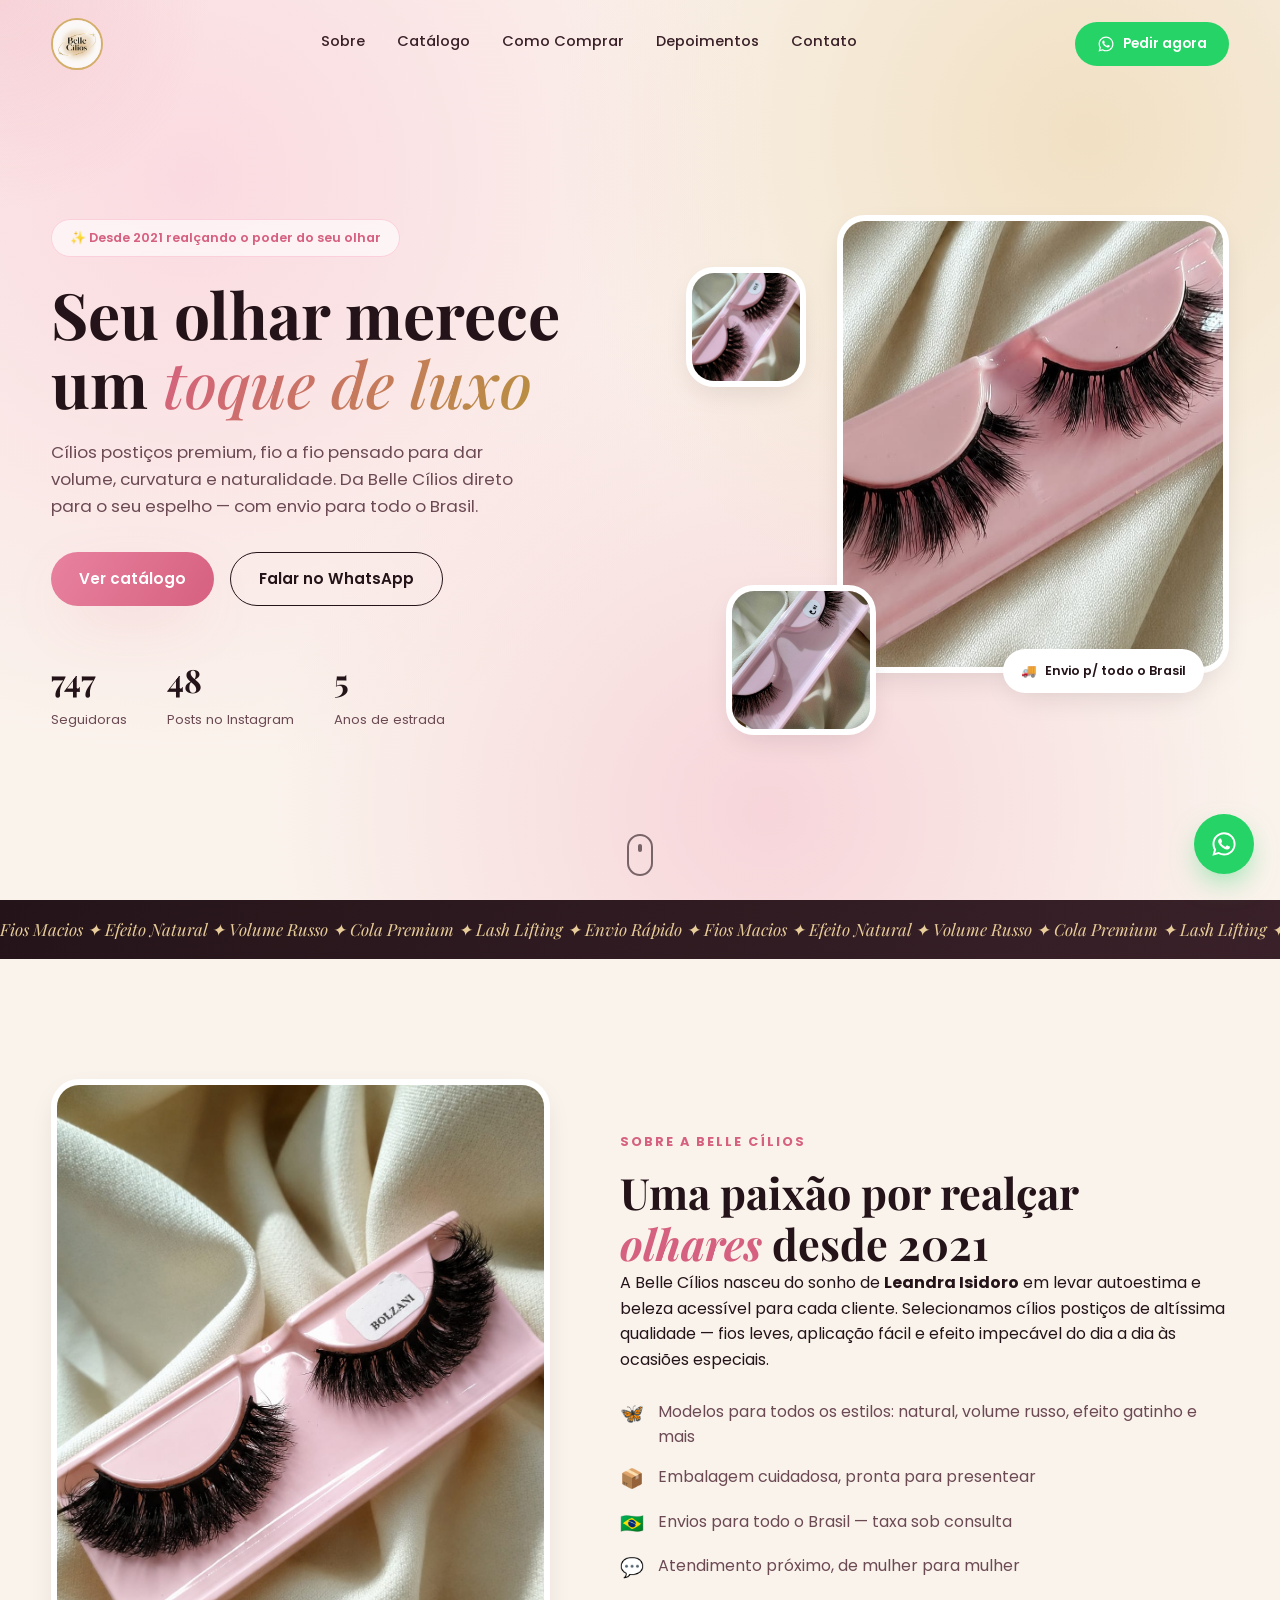
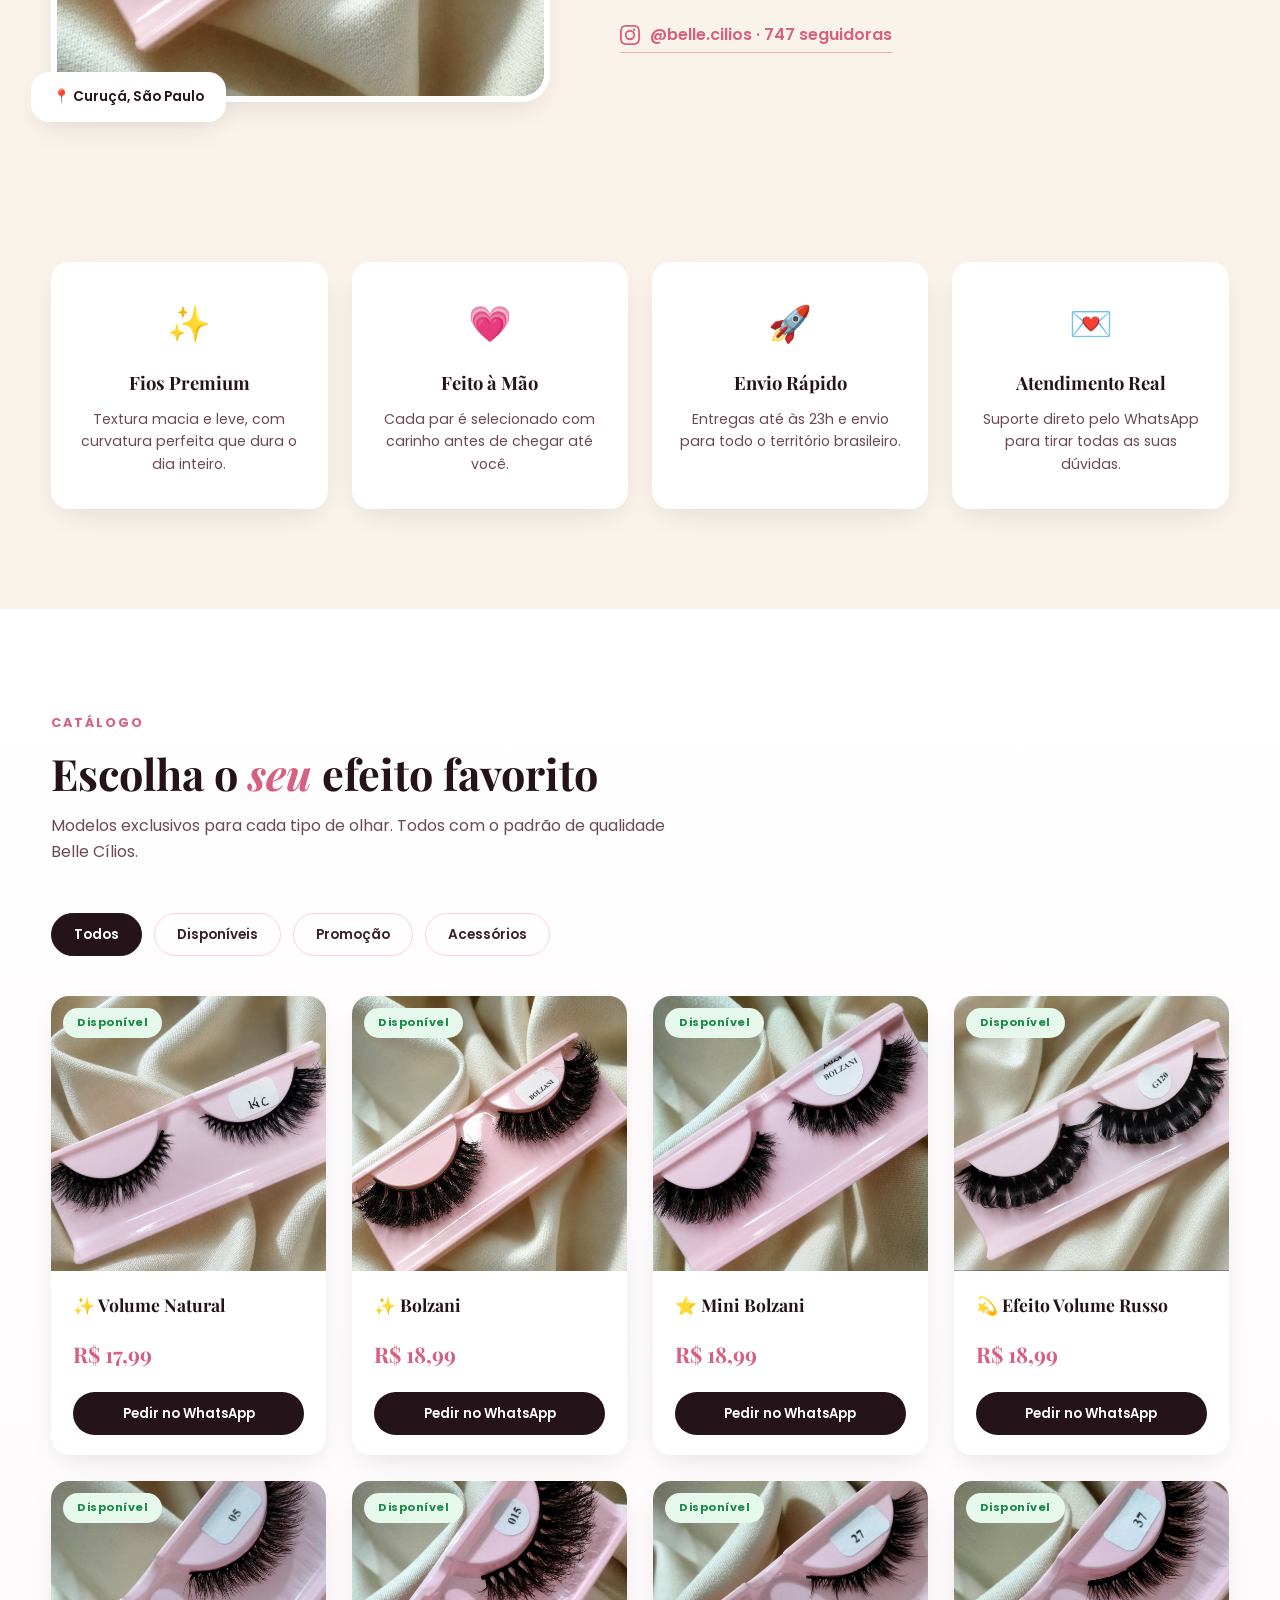
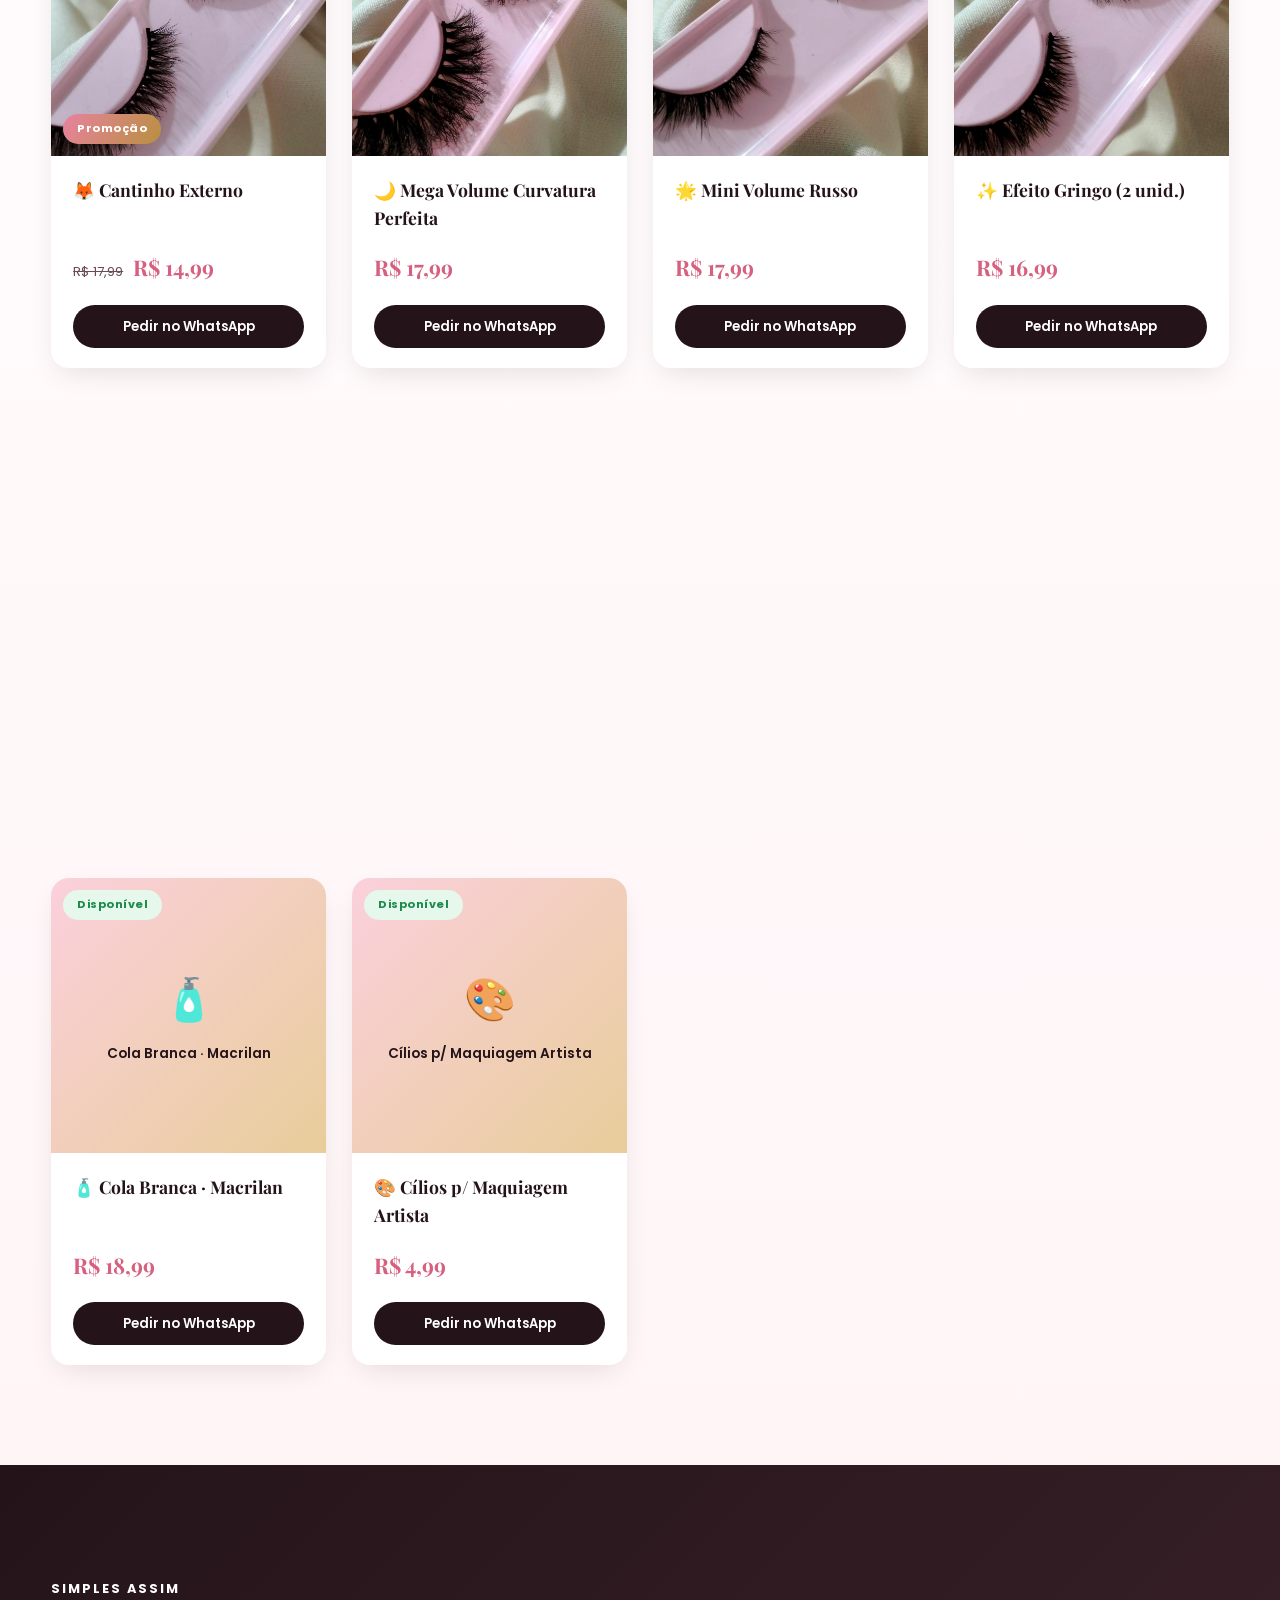
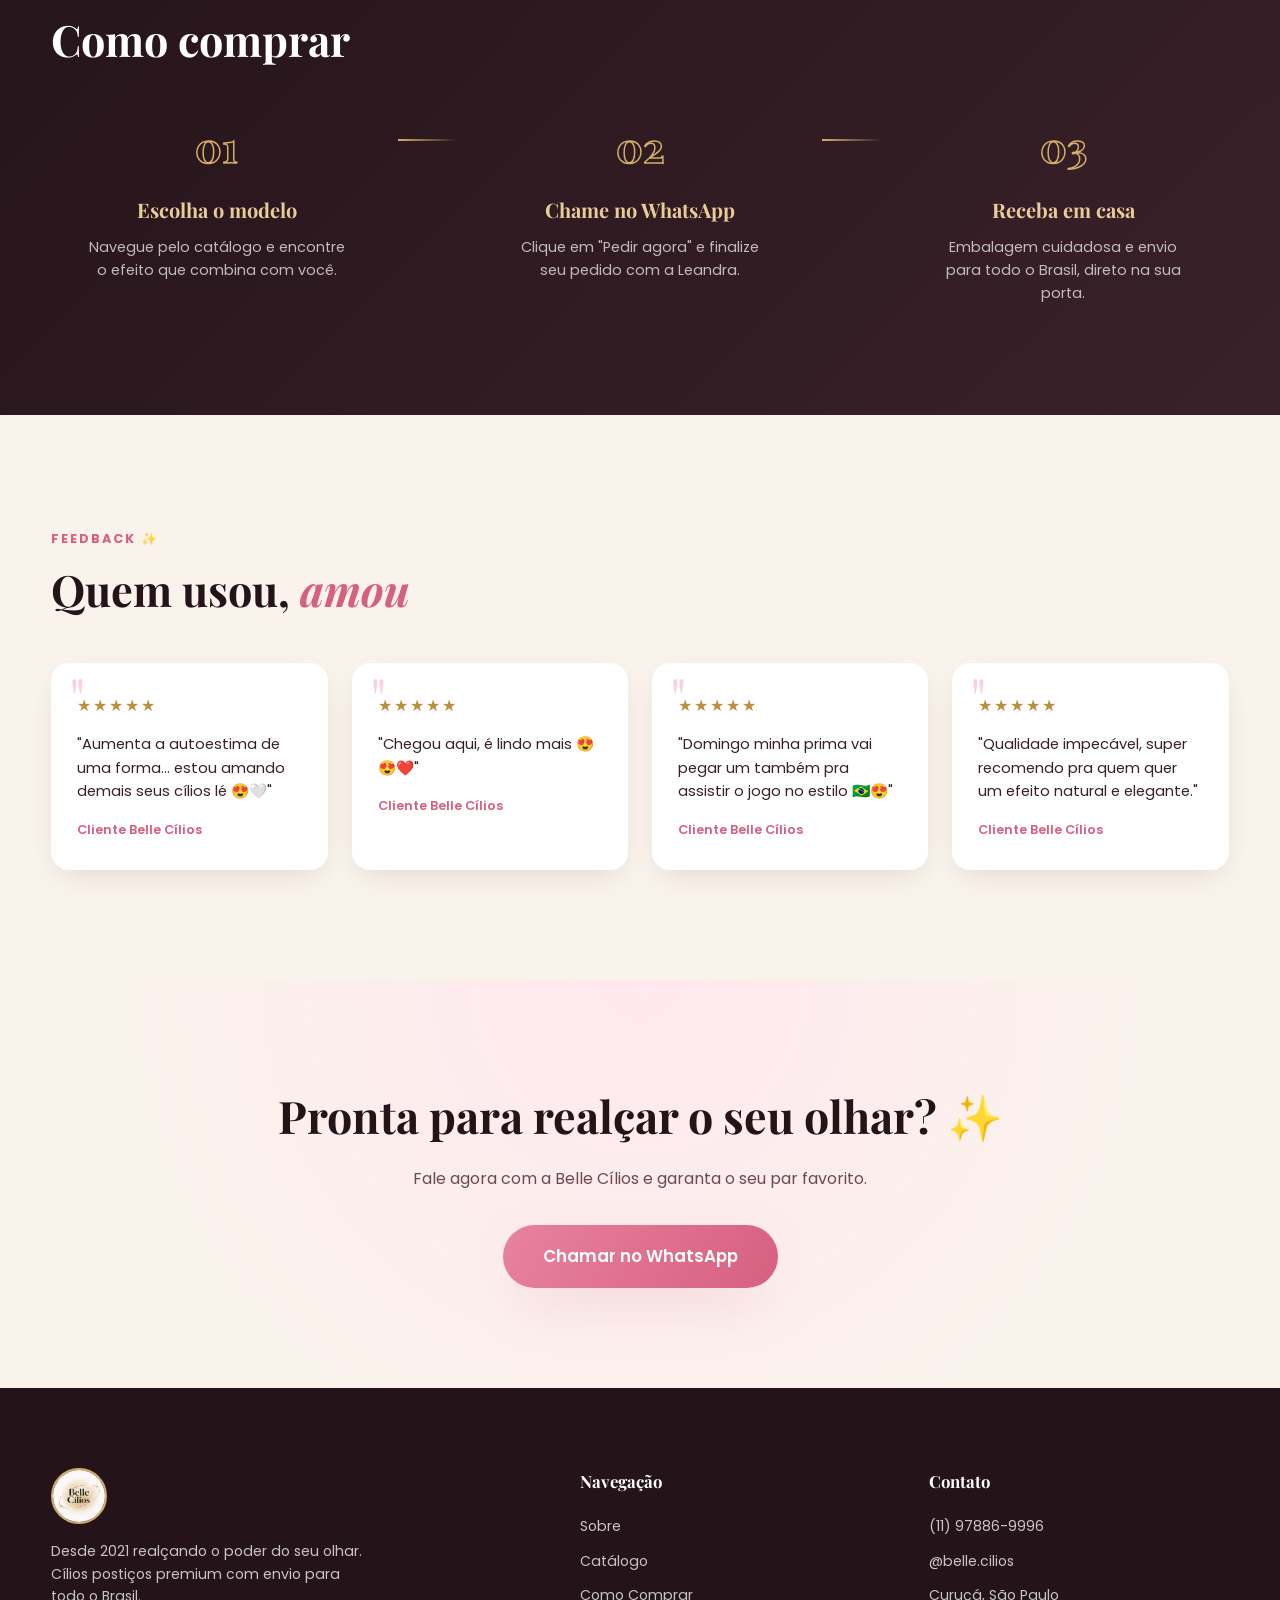
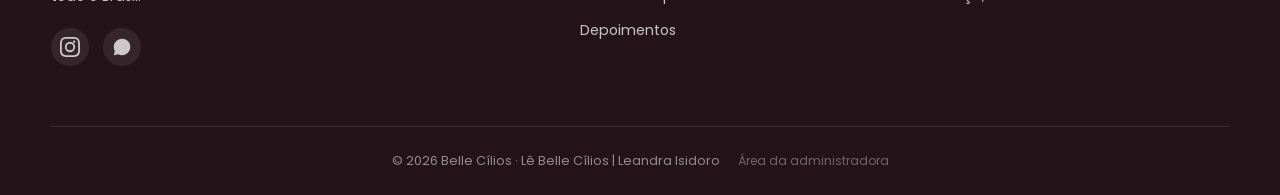
==== index.html @ e145c3d2 "Initial commit" ====
<!DOCTYPE html>
<html lang="pt-BR">
<head>
<meta charset="UTF-8">
<meta name="viewport" content="width=device-width, initial-scale=1.0">
<title>Belle Cílios | Cílios Postiços Premium</title>
<meta name="description" content="Belle Cílios - Cílios postiços premium desde 2021. Realçando o poder do seu olhar. Envios para todo o Brasil.">
<link rel="icon" href="img/logo.jpeg">
<link rel="preconnect" href="https://fonts.googleapis.com">
<link href="https://fonts.googleapis.com/css2?family=Playfair+Display:ital,wght@0,500;0,600;0,700;1,500&family=Poppins:wght@300;400;500;600;700&display=swap" rel="stylesheet">
<link rel="stylesheet" href="css/style.css">
</head>
<body>

<div class="cursor-glow" id="cursorGlow"></div>

<!-- ===== LOADER ===== -->
<div class="loader" id="loader">
  <div class="loader-logo">Belle Cílios</div>
</div>

<!-- ===== HEADER ===== -->
<header class="header" id="header">
  <div class="container header-inner">
    <a href="#topo" class="brand">
      <img src="img/logo.jpeg" alt="Belle Cílios" class="brand-logo">
    </a>

    <nav class="nav" id="nav">
      <a href="#sobre" class="nav-link">Sobre</a>
      <a href="#catalogo" class="nav-link">Catálogo</a>
      <a href="#como-funciona" class="nav-link">Como Comprar</a>
      <a href="#depoimentos" class="nav-link">Depoimentos</a>
      <a href="#contato" class="nav-link">Contato</a>
    </nav>

    <a href="https://wa.me/5511978869996?text=Oi%2C%20Belle%20C%C3%ADlios!%20Vim%20pelo%20site%20e%20quero%20saber%20mais%20sobre%20os%20c%C3%ADlios%20%E2%9C%A8" target="_blank" rel="noopener" class="btn btn-whatsapp header-cta">
      <svg viewBox="0 0 24 24" width="18" height="18" fill="currentColor"><path d="M12.04 2C6.58 2 2.13 6.45 2.13 11.91c0 1.75.46 3.45 1.32 4.95L2.05 22l5.25-1.38a9.9 9.9 0 0 0 4.74 1.21h.01c5.46 0 9.9-4.45 9.9-9.92 0-2.65-1.03-5.14-2.9-7.01A9.82 9.82 0 0 0 12.04 2m0 1.67a8.2 8.2 0 0 1 5.83 2.42 8.19 8.19 0 0 1 2.42 5.83c0 4.55-3.7 8.25-8.26 8.25a8.2 8.2 0 0 1-4.19-1.15l-.3-.18-3.12.82.83-3.04-.19-.31a8.18 8.18 0 0 1-1.25-4.37c0-4.56 3.7-8.27 8.23-8.27M8.53 7.33c-.16 0-.43.06-.66.31-.22.25-.87.85-.87 2.07 0 1.22.89 2.4 1.01 2.56.12.17 1.75 2.67 4.26 3.73.59.27 1.06.42 1.42.54.6.19 1.14.16 1.57.1.48-.07 1.46-.6 1.67-1.18.21-.58.21-1.07.14-1.18-.06-.1-.23-.16-.48-.28-.25-.13-1.47-.72-1.7-.81-.23-.08-.39-.12-.56.13-.16.25-.64.81-.78.97-.15.17-.29.19-.54.06-.25-.12-1.05-.38-2-1.23-.74-.66-1.24-1.47-1.39-1.72-.14-.25-.02-.38.11-.51.11-.11.25-.29.37-.43.12-.15.16-.25.24-.41.08-.17.04-.31-.02-.44-.06-.12-.56-1.36-.78-1.86-.2-.48-.4-.42-.56-.42h-.42Z"/></svg>
      Pedir agora
    </a>

    <button class="nav-toggle" id="navToggle" aria-label="Abrir menu">
      <span></span><span></span><span></span>
    </button>
  </div>
</header>

<!-- ===== HERO ===== -->
<section class="hero" id="topo">
  <div class="hero-bg"></div>
  <div class="hero-particles" id="particles"></div>

  <div class="container hero-inner">
    <div class="hero-text" data-reveal>
      <span class="eyebrow">✨ Desde 2021 realçando o poder do seu olhar</span>
      <h1 class="hero-title">Seu olhar merece um <span class="hero-title-script">toque de luxo</span></h1>
      <p class="hero-desc">Cílios postiços premium, fio a fio pensado para dar volume, curvatura e naturalidade. Da Belle Cílios direto para o seu espelho — com envio para todo o Brasil.</p>
      <div class="hero-actions">
        <a href="#catalogo" class="btn btn-primary">Ver catálogo</a>
        <a href="https://wa.me/5511978869996" target="_blank" rel="noopener" class="btn btn-outline">Falar no WhatsApp</a>
      </div>
      <div class="hero-stats">
        <div class="stat"><strong data-count="747">0</strong><span>Seguidoras</span></div>
        <div class="stat"><strong data-count="48">0</strong><span>Posts no Instagram</span></div>
        <div class="stat"><strong data-count="5">0</strong><span>Anos de estrada</span></div>
      </div>
    </div>

    <div class="hero-visual" data-reveal>
      <div class="hero-card hero-card-main">
        <img src="img/produto-hero.jpeg" alt="Cílios Belle Cílios">
      </div>
      <div class="hero-card hero-card-float hero-card-1">
        <img src="img/produto-c1.jpeg" alt="Efeito natural Belle Cílios">
      </div>
      <div class="hero-card hero-card-float hero-card-2">
        <img src="img/produto-015.jpeg" alt="Efeito volumoso Belle Cílios">
      </div>
      <div class="badge-float">
        <span>🚚</span> Envio p/ todo o Brasil
      </div>
    </div>
  </div>

  <a href="#sobre" class="scroll-hint" aria-label="Rolar para baixo">
    <span></span>
  </a>
</section>

<!-- ===== MARQUEE ===== -->
<div class="marquee">
  <div class="marquee-track">
    <span>Fios Macios ✦ Efeito Natural ✦ Volume Russo ✦ Cola Premium ✦ Lash Lifting ✦ Envio Rápido ✦ Fios Macios ✦ Efeito Natural ✦ Volume Russo ✦ Cola Premium ✦ Lash Lifting ✦ Envio Rápido ✦</span>
    <span aria-hidden="true">Fios Macios ✦ Efeito Natural ✦ Volume Russo ✦ Cola Premium ✦ Lash Lifting ✦ Envio Rápido ✦ Fios Macios ✦ Efeito Natural ✦ Volume Russo ✦ Cola Premium ✦ Lash Lifting ✦ Envio Rápido ✦</span>
  </div>
</div>

<!-- ===== SOBRE ===== -->
<section class="sobre" id="sobre">
  <div class="container sobre-inner">
    <div class="sobre-visual" data-reveal>
      <img src="img/produto-bolzani.jpeg" alt="Cílios Bolzani Belle Cílios" class="sobre-img">
      <div class="sobre-tag">📍 Curuçá, São Paulo</div>
    </div>
    <div class="sobre-text" data-reveal>
      <span class="section-eyebrow">Sobre a Belle Cílios</span>
      <h2 class="section-title">Uma paixão por realçar <em>olhares</em> desde 2021</h2>
      <p>A Belle Cílios nasceu do sonho de <strong>Leandra Isidoro</strong> em levar autoestima e beleza acessível para cada cliente. Selecionamos cílios postiços de altíssima qualidade — fios leves, aplicação fácil e efeito impecável do dia a dia às ocasiões especiais.</p>
      <ul class="sobre-list">
        <li><span>🦋</span> Modelos para todos os estilos: natural, volume russo, efeito gatinho e mais</li>
        <li><span>📦</span> Embalagem cuidadosa, pronta para presentear</li>
        <li><span>🇧🇷</span> Envios para todo o Brasil — taxa sob consulta</li>
        <li><span>💬</span> Atendimento próximo, de mulher para mulher</li>
      </ul>
      <a href="https://www.instagram.com/belle.cilios" target="_blank" rel="noopener" class="instagram-link">
        <svg viewBox="0 0 24 24" width="20" height="20" fill="currentColor"><path d="M12 2.16c3.2 0 3.58.01 4.85.07 3.25.15 4.77 1.69 4.92 4.92.06 1.27.07 1.65.07 4.85s-.01 3.58-.07 4.85c-.15 3.23-1.66 4.77-4.92 4.92-1.27.06-1.64.07-4.85.07s-3.58-.01-4.85-.07c-3.26-.15-4.77-1.7-4.92-4.92-.06-1.27-.07-1.65-.07-4.85s.02-3.58.07-4.85c.15-3.23 1.67-4.77 4.92-4.92 1.27-.06 1.65-.07 4.85-.07M12 0C8.74 0 8.33.01 7.05.07c-4.35.2-6.78 2.62-6.98 6.98C.01 8.33 0 8.74 0 12s.01 3.67.07 4.95c.2 4.36 2.62 6.78 6.98 6.98C8.33 23.99 8.74 24 12 24s3.67-.01 4.95-.07c4.35-.2 6.78-2.62 6.98-6.98.06-1.28.07-1.69.07-4.95s-.01-3.67-.07-4.95c-.2-4.35-2.62-6.78-6.98-6.98C15.67.01 15.26 0 12 0Zm0 5.84A6.16 6.16 0 1 0 12 18.16 6.16 6.16 0 0 0 12 5.84Zm0 10.16a4 4 0 1 1 0-8 4 4 0 0 1 0 8Zm6.41-10.4a1.44 1.44 0 1 1-2.88 0 1.44 1.44 0 0 1 2.88 0Z"/></svg>
        @belle.cilios · 747 seguidoras
      </a>
    </div>
  </div>
</section>

<!-- ===== DIFERENCIAIS ===== -->
<section class="diferenciais">
  <div class="container">
    <div class="diff-grid">
      <div class="diff-card" data-reveal>
        <div class="diff-icon">✨</div>
        <h3>Fios Premium</h3>
        <p>Textura macia e leve, com curvatura perfeita que dura o dia inteiro.</p>
      </div>
      <div class="diff-card" data-reveal>
        <div class="diff-icon">💗</div>
        <h3>Feito à Mão</h3>
        <p>Cada par é selecionado com carinho antes de chegar até você.</p>
      </div>
      <div class="diff-card" data-reveal>
        <div class="diff-icon">🚀</div>
        <h3>Envio Rápido</h3>
        <p>Entregas até às 23h e envio para todo o território brasileiro.</p>
      </div>
      <div class="diff-card" data-reveal>
        <div class="diff-icon">💌</div>
        <h3>Atendimento Real</h3>
        <p>Suporte direto pelo WhatsApp para tirar todas as suas dúvidas.</p>
      </div>
    </div>
  </div>
</section>

<!-- ===== CATÁLOGO ===== -->
<section class="catalogo" id="catalogo">
  <div class="container">
    <div class="section-head" data-reveal>
      <span class="section-eyebrow">Catálogo</span>
      <h2 class="section-title">Escolha o <em>seu</em> efeito favorito</h2>
      <p class="section-sub">Modelos exclusivos para cada tipo de olhar. Todos com o padrão de qualidade Belle Cílios.</p>
    </div>

    <div class="filters" data-reveal>
      <button class="filter-btn active" data-filter="todos">Todos</button>
      <button class="filter-btn" data-filter="disponivel">Disponíveis</button>
      <button class="filter-btn" data-filter="promocao">Promoção</button>
      <button class="filter-btn" data-filter="acessorios">Acessórios</button>
    </div>

    <div class="product-grid" id="productGrid"></div>
  </div>
</section>

<!-- ===== COMO FUNCIONA ===== -->
<section class="como-funciona" id="como-funciona">
  <div class="container">
    <div class="section-head light" data-reveal>
      <span class="section-eyebrow">Simples assim</span>
      <h2 class="section-title">Como comprar</h2>
    </div>
    <div class="steps">
      <div class="step" data-reveal>
        <div class="step-num">01</div>
        <h3>Escolha o modelo</h3>
        <p>Navegue pelo catálogo e encontre o efeito que combina com você.</p>
      </div>
      <div class="step-line"></div>
      <div class="step" data-reveal>
        <div class="step-num">02</div>
        <h3>Chame no WhatsApp</h3>
        <p>Clique em "Pedir agora" e finalize seu pedido com a Leandra.</p>
      </div>
      <div class="step-line"></div>
      <div class="step" data-reveal>
        <div class="step-num">03</div>
        <h3>Receba em casa</h3>
        <p>Embalagem cuidadosa e envio para todo o Brasil, direto na sua porta.</p>
      </div>
    </div>
  </div>
</section>

<!-- ===== DEPOIMENTOS ===== -->
<section class="depoimentos" id="depoimentos">
  <div class="container">
    <div class="section-head" data-reveal>
      <span class="section-eyebrow">Feedback ✨</span>
      <h2 class="section-title">Quem usou, <em>amou</em></h2>
    </div>

    <div class="testimonial-track" id="testimonialTrack">
      <div class="testimonial-card" data-reveal>
        <div class="stars">★★★★★</div>
        <p>"Aumenta a autoestima de uma forma... estou amando demais seus cílios lé 😍🤍"</p>
        <div class="testimonial-author">Cliente Belle Cílios</div>
      </div>
      <div class="testimonial-card" data-reveal>
        <div class="stars">★★★★★</div>
        <p>"Chegou aqui, é lindo mais 😍😍❤️"</p>
        <div class="testimonial-author">Cliente Belle Cílios</div>
      </div>
      <div class="testimonial-card" data-reveal>
        <div class="stars">★★★★★</div>
        <p>"Domingo minha prima vai pegar um também pra assistir o jogo no estilo 🇧🇷😍"</p>
        <div class="testimonial-author">Cliente Belle Cílios</div>
      </div>
      <div class="testimonial-card" data-reveal>
        <div class="stars">★★★★★</div>
        <p>"Qualidade impecável, super recomendo pra quem quer um efeito natural e elegante."</p>
        <div class="testimonial-author">Cliente Belle Cílios</div>
      </div>
    </div>
  </div>
</section>

<!-- ===== CTA FINAL ===== -->
<section class="cta-final">
  <div class="container cta-inner" data-reveal>
    <h2>Pronta para realçar o seu olhar? <span>✨</span></h2>
    <p>Fale agora com a Belle Cílios e garanta o seu par favorito.</p>
    <a href="https://wa.me/5511978869996?text=Oi%2C%20Belle%20C%C3%ADlios!%20Quero%20fazer%20um%20pedido%20%E2%9C%A8" target="_blank" rel="noopener" class="btn btn-primary btn-lg">Chamar no WhatsApp</a>
  </div>
</section>

<!-- ===== FOOTER / CONTATO ===== -->
<footer class="footer" id="contato">
  <div class="container footer-inner">
    <div class="footer-brand">
      <img src="img/logo.jpeg" alt="Belle Cílios" class="footer-logo">
      <p>Desde 2021 realçando o poder do seu olhar. Cílios postiços premium com envio para todo o Brasil.</p>
      <div class="footer-social">
        <a href="https://www.instagram.com/belle.cilios" target="_blank" rel="noopener" aria-label="Instagram">
          <svg viewBox="0 0 24 24" width="20" height="20" fill="currentColor"><path d="M12 2.16c3.2 0 3.58.01 4.85.07 3.25.15 4.77 1.69 4.92 4.92.06 1.27.07 1.65.07 4.85s-.01 3.58-.07 4.85c-.15 3.23-1.66 4.77-4.92 4.92-1.27.06-1.64.07-4.85.07s-3.58-.01-4.85-.07c-3.26-.15-4.77-1.7-4.92-4.92-.06-1.27-.07-1.65-.07-4.85s.02-3.58.07-4.85c.15-3.23 1.67-4.77 4.92-4.92 1.27-.06 1.65-.07 4.85-.07M12 0C8.74 0 8.33.01 7.05.07c-4.35.2-6.78 2.62-6.98 6.98C.01 8.33 0 8.74 0 12s.01 3.67.07 4.95c.2 4.36 2.62 6.78 6.98 6.98C8.33 23.99 8.74 24 12 24s3.67-.01 4.95-.07c4.35-.2 6.78-2.62 6.98-6.98.06-1.28.07-1.69.07-4.95s-.01-3.67-.07-4.95c-.2-4.35-2.62-6.78-6.98-6.98C15.67.01 15.26 0 12 0Zm0 5.84A6.16 6.16 0 1 0 12 18.16 6.16 6.16 0 0 0 12 5.84Zm0 10.16a4 4 0 1 1 0-8 4 4 0 0 1 0 8Zm6.41-10.4a1.44 1.44 0 1 1-2.88 0 1.44 1.44 0 0 1 2.88 0Z"/></svg>
        </a>
        <a href="https://wa.me/5511978869996" target="_blank" rel="noopener" aria-label="WhatsApp">
          <svg viewBox="0 0 24 24" width="20" height="20" fill="currentColor"><path d="M12.04 2C6.58 2 2.13 6.45 2.13 11.91c0 1.75.46 3.45 1.32 4.95L2.05 22l5.25-1.38a9.9 9.9 0 0 0 4.74 1.21h.01c5.46 0 9.9-4.45 9.9-9.92 0-2.65-1.03-5.14-2.9-7.01A9.82 9.82 0 0 0 12.04 2"/></svg>
        </a>
      </div>
    </div>

    <div class="footer-col">
      <h4>Navegação</h4>
      <a href="#sobre">Sobre</a>
      <a href="#catalogo">Catálogo</a>
      <a href="#como-funciona">Como Comprar</a>
      <a href="#depoimentos">Depoimentos</a>
    </div>

    <div class="footer-col">
      <h4>Contato</h4>
      <a href="https://wa.me/5511978869996" target="_blank" rel="noopener">(11) 97886-9996</a>
      <a href="https://www.instagram.com/belle.cilios" target="_blank" rel="noopener">@belle.cilios</a>
      <span>Curuçá, São Paulo</span>
    </div>
  </div>
  <div class="footer-bottom">
    <span>© <span id="year"></span> Belle Cílios · Lê Belle Cílios | Leandra Isidoro</span>
    <a href="admin.html" class="admin-link">Área da administradora</a>
  </div>
</footer>

<!-- ===== LIGHTBOX ===== -->
<div class="lightbox" id="lightbox">
  <button class="lightbox-close" id="lightboxClose">&times;</button>
  <img src="" alt="" id="lightboxImg">
</div>

<a href="https://wa.me/5511978869996?text=Oi%2C%20Belle%20C%C3%ADlios!%20Vim%20pelo%20site%20%E2%9C%A8" target="_blank" rel="noopener" class="whatsapp-float" aria-label="Falar no WhatsApp">
  <svg viewBox="0 0 24 24" width="28" height="28" fill="currentColor"><path d="M12.04 2C6.58 2 2.13 6.45 2.13 11.91c0 1.75.46 3.45 1.32 4.95L2.05 22l5.25-1.38a9.9 9.9 0 0 0 4.74 1.21h.01c5.46 0 9.9-4.45 9.9-9.92 0-2.65-1.03-5.14-2.9-7.01A9.82 9.82 0 0 0 12.04 2m0 1.67a8.2 8.2 0 0 1 5.83 2.42 8.19 8.19 0 0 1 2.42 5.83c0 4.55-3.7 8.25-8.26 8.25a8.2 8.2 0 0 1-4.19-1.15l-.3-.18-3.12.82.83-3.04-.19-.31a8.18 8.18 0 0 1-1.25-4.37c0-4.56 3.7-8.27 8.23-8.27M8.53 7.33c-.16 0-.43.06-.66.31-.22.25-.87.85-.87 2.07 0 1.22.89 2.4 1.01 2.56.12.17 1.75 2.67 4.26 3.73.59.27 1.06.42 1.42.54.6.19 1.14.16 1.57.1.48-.07 1.46-.6 1.67-1.18.21-.58.21-1.07.14-1.18-.06-.1-.23-.16-.48-.28-.25-.13-1.47-.72-1.7-.81-.23-.08-.39-.12-.56.13-.16.25-.64.81-.78.97-.15.17-.29.19-.54.06-.25-.12-1.05-.38-2-1.23-.74-.66-1.24-1.47-1.39-1.72-.14-.25-.02-.38.11-.51.11-.11.25-.29.37-.43.12-.15.16-.25.24-.41.08-.17.04-.31-.02-.44-.06-.12-.56-1.36-.78-1.86-.2-.48-.4-.42-.56-.42h-.42Z"/></svg>
</a>

<script src="https://www.gstatic.com/firebasejs/10.12.2/firebase-app-compat.js"></script>
<script src="https://www.gstatic.com/firebasejs/10.12.2/firebase-firestore-compat.js"></script>
<script src="https://www.gstatic.com/firebasejs/10.12.2/firebase-auth-compat.js"></script>
<script src="js/firebase-config.js"></script>
<script src="js/products-data.js"></script>
<script src="js/products-store.js"></script>
<script src="js/script.js"></script>
</body>
</html>
---- css/style.css ----
/* ============ TOKENS ============ */
:root{
  --pink-50:#fff5f7;
  --pink-100:#ffe8ee;
  --pink-200:#fbd0dc;
  --pink-300:#f3a8bf;
  --pink-400:#e8829f;
  --pink-500:#d6607f;
  --gold-300:#e8cd9a;
  --gold-400:#d4af6a;
  --gold-500:#b8903f;
  --ink-900:#241419;
  --ink-800:#3a2129;
  --ink-600:#6b4a54;
  --cream:#faf3ec;
  --white:#ffffff;

  --font-display:'Playfair Display', serif;
  --font-body:'Poppins', sans-serif;

  --shadow-soft: 0 20px 60px -20px rgba(214,96,127,.35);
  --shadow-card: 0 10px 30px -10px rgba(36,20,25,.15);
  --radius-lg: 28px;
  --radius-md: 18px;
  --radius-sm: 12px;
}

*,*::before,*::after{box-sizing:border-box;margin:0;padding:0}
html{scroll-behavior:smooth}
body{
  font-family:var(--font-body);
  color:var(--ink-900);
  background:var(--cream);
  overflow-x:hidden;
  line-height:1.6;
}
img{max-width:100%;display:block}
a{text-decoration:none;color:inherit}
ul{list-style:none}
button{font:inherit;cursor:pointer;border:none;background:none}
.container{width:min(1180px, 92%);margin-inline:auto}
em{font-style:italic;color:var(--pink-500)}

::selection{background:var(--pink-300);color:var(--ink-900)}

/* scrollbar */
::-webkit-scrollbar{width:10px}
::-webkit-scrollbar-track{background:var(--pink-50)}
::-webkit-scrollbar-thumb{background:linear-gradient(var(--pink-300),var(--gold-400));border-radius:10px}

/* ============ CURSOR GLOW ============ */
.cursor-glow{
  position:fixed;width:420px;height:420px;border-radius:50%;
  background:radial-gradient(circle, rgba(232,130,159,.18), transparent 70%);
  pointer-events:none;z-index:2;transform:translate(-50%,-50%);
  transition:opacity .3s;
  will-change:transform;
}
@media (max-width:900px){.cursor-glow{display:none}}

/* ============ LOADER ============ */
.loader{
  position:fixed;inset:0;z-index:9999;
  background:linear-gradient(135deg,var(--ink-900),var(--ink-800));
  display:flex;align-items:center;justify-content:center;
  transition:opacity .6s ease, visibility .6s ease;
}
.loader.hide{opacity:0;visibility:hidden}
.loader-logo{
  font-family:var(--font-display);
  font-size:clamp(1.8rem,5vw,2.6rem);
  color:var(--gold-300);
  letter-spacing:2px;
  opacity:0;
  animation:loaderFade 1.8s ease forwards;
}
@keyframes loaderFade{
  0%{opacity:0;letter-spacing:8px}
  50%{opacity:1;letter-spacing:2px}
  100%{opacity:0;letter-spacing:2px}
}

/* ============ REVEAL ============ */
[data-reveal]{
  opacity:0;
  transform:translateY(36px);
  transition:opacity .8s cubic-bezier(.16,1,.3,1), transform .8s cubic-bezier(.16,1,.3,1);
}
[data-reveal].in-view{opacity:1;transform:translateY(0)}

/* ============ BUTTONS ============ */
.btn{
  display:inline-flex;align-items:center;gap:8px;
  padding:14px 28px;border-radius:100px;
  font-weight:600;font-size:.95rem;
  transition:transform .35s cubic-bezier(.34,1.56,.64,1), box-shadow .35s ease, background .35s ease;
  white-space:nowrap;
}
.btn:hover{transform:translateY(-3px)}
.btn-primary{
  background:linear-gradient(120deg,var(--pink-400),var(--pink-500));
  color:#fff;
  box-shadow:var(--shadow-soft);
}
.btn-primary:hover{box-shadow:0 25px 50px -15px rgba(214,96,127,.5)}
.btn-outline{
  border:1.5px solid var(--ink-900);
  color:var(--ink-900);
}
.btn-outline:hover{background:var(--ink-900);color:#fff}
.btn-whatsapp{
  background:#25D366;color:#fff;
  padding:11px 22px;font-size:.85rem;
}
.btn-lg{padding:18px 40px;font-size:1.05rem}

/* ============ HEADER ============ */
.header{
  position:fixed;top:0;left:0;right:0;z-index:1000;
  padding:18px 0;
  transition:background .4s ease, padding .4s ease, box-shadow .4s ease;
}
.header.scrolled{
  background:rgba(250,243,236,.85);
  backdrop-filter:blur(16px);
  padding:10px 0;
  box-shadow:0 8px 30px -15px rgba(36,20,25,.15);
}
.header-inner{display:flex;align-items:center;justify-content:space-between;gap:20px}
.brand-logo{height:52px;width:52px;object-fit:cover;border-radius:50%;border:2px solid var(--gold-400);transition:transform .4s ease}
.brand:hover .brand-logo{transform:rotate(8deg) scale(1.05)}
.nav{display:flex;gap:32px}
.nav-link{
  font-size:.92rem;font-weight:500;color:var(--ink-800);
  position:relative;padding-bottom:4px;
}
.nav-link::after{
  content:'';position:absolute;left:0;bottom:0;width:0;height:2px;
  background:linear-gradient(90deg,var(--pink-400),var(--gold-400));
  transition:width .35s ease;
}
.nav-link:hover::after{width:100%}
.nav-toggle{display:none;flex-direction:column;gap:5px;width:26px}
.nav-toggle span{height:2px;background:var(--ink-900);border-radius:2px;transition:transform .35s ease, opacity .35s ease}

/* ============ HERO ============ */
.hero{
  position:relative;
  min-height:100vh;
  display:flex;align-items:center;
  padding-top:110px;padding-bottom:60px;
  overflow:hidden;
}
.hero-bg{
  position:absolute;inset:0;z-index:-2;
  background:
    radial-gradient(circle at 15% 20%, rgba(251,208,220,.7), transparent 45%),
    radial-gradient(circle at 85% 15%, rgba(232,205,154,.5), transparent 40%),
    radial-gradient(circle at 60% 90%, rgba(243,168,191,.4), transparent 45%),
    var(--cream);
}
.hero-particles{position:absolute;inset:0;z-index:-1;pointer-events:none}
.particle{
  position:absolute;border-radius:50%;
  background:radial-gradient(circle, rgba(212,175,106,.55), transparent 70%);
  animation:floatUp linear infinite;
}
@keyframes floatUp{
  0%{transform:translateY(0) translateX(0) rotate(0deg);opacity:0}
  10%{opacity:1}
  90%{opacity:1}
  100%{transform:translateY(-110vh) translateX(20px) rotate(180deg);opacity:0}
}

.hero-inner{
  display:grid;grid-template-columns:1.1fr .9fr;gap:60px;align-items:center;
}
.eyebrow{
  display:inline-block;padding:8px 18px;border-radius:100px;
  background:rgba(255,255,255,.6);border:1px solid var(--pink-200);
  font-size:.8rem;font-weight:600;color:var(--pink-500);
  margin-bottom:22px;backdrop-filter:blur(6px);
}
.hero-title{
  font-family:var(--font-display);
  font-size:clamp(2.4rem,5.2vw,4rem);
  font-weight:700;line-height:1.08;
  color:var(--ink-900);
  margin-bottom:22px;
}
.hero-title-script{
  font-style:italic;font-weight:500;
  background:linear-gradient(120deg,var(--pink-500),var(--gold-500));
  -webkit-background-clip:text;background-clip:text;color:transparent;
}
.hero-desc{
  font-size:1.05rem;color:var(--ink-600);max-width:480px;margin-bottom:32px;
}
.hero-actions{display:flex;gap:16px;flex-wrap:wrap;margin-bottom:48px}
.hero-stats{display:flex;gap:40px}
.stat strong{
  display:block;font-family:var(--font-display);font-size:2rem;color:var(--ink-900);
}
.stat span{font-size:.82rem;color:var(--ink-600)}

.hero-visual{position:relative;height:520px}
.hero-card{
  position:absolute;border-radius:var(--radius-lg);overflow:hidden;
  box-shadow:var(--shadow-card);border:6px solid #fff;
}
.hero-card img{width:100%;height:100%;object-fit:cover}
.hero-card-main{
  width:78%;height:88%;top:0;right:0;
  animation:mainFloat 7s ease-in-out infinite;
}
.hero-card-float{width:150px;height:150px}
.hero-card-1{bottom:0;left:0;animation:cardFloat1 6s ease-in-out infinite}
.hero-card-2{top:10%;left:-8%;width:120px;height:120px;animation:cardFloat2 5.5s ease-in-out infinite}
@keyframes mainFloat{0%,100%{transform:translateY(0) rotate(0deg)}50%{transform:translateY(-14px) rotate(1deg)}}
@keyframes cardFloat1{0%,100%{transform:translateY(0) rotate(0deg)}50%{transform:translateY(14px) rotate(-3deg)}}
@keyframes cardFloat2{0%,100%{transform:translateY(0) rotate(0deg)}50%{transform:translateY(-10px) rotate(4deg)}}

.badge-float{
  position:absolute;bottom:8%;right:5%;
  background:#fff;padding:12px 18px;border-radius:100px;
  font-size:.78rem;font-weight:600;box-shadow:var(--shadow-card);
  display:flex;align-items:center;gap:8px;
  animation:badgeFloat 4s ease-in-out infinite;
}
@keyframes badgeFloat{0%,100%{transform:translateY(0)}50%{transform:translateY(-8px)}}

.scroll-hint{
  position:absolute;bottom:24px;left:50%;transform:translateX(-50%);
  width:26px;height:42px;border:2px solid var(--ink-900);border-radius:20px;
  display:flex;justify-content:center;padding-top:8px;opacity:.6;
}
.scroll-hint span{width:4px;height:8px;background:var(--ink-900);border-radius:4px;animation:scrollDot 1.6s ease infinite}
@keyframes scrollDot{0%{opacity:1;transform:translateY(0)}100%{opacity:0;transform:translateY(14px)}}

/* ============ MARQUEE ============ */
.marquee{
  background:linear-gradient(120deg,var(--ink-900),var(--ink-800));
  padding:16px 0;overflow:hidden;
}
.marquee-track{display:flex;width:max-content;animation:marqueeScroll 32s linear infinite}
.marquee-track span{
  font-family:var(--font-display);font-style:italic;
  color:var(--gold-300);font-size:1.05rem;white-space:nowrap;padding-right:20px;
}
@keyframes marqueeScroll{0%{transform:translateX(0)}100%{transform:translateX(-50%)}}

/* ============ SECTION HEAD ============ */
.section-eyebrow{
  display:inline-block;font-size:.8rem;font-weight:700;letter-spacing:2px;
  text-transform:uppercase;color:var(--pink-500);margin-bottom:14px;
}
.section-title{
  font-family:var(--font-display);font-size:clamp(1.8rem,3.6vw,2.7rem);
  font-weight:700;color:var(--ink-900);line-height:1.2;
}
.section-head{max-width:640px;margin-bottom:48px}
.section-head.light .section-title,.section-head.light .section-eyebrow{color:#fff}
.section-sub{margin-top:14px;color:var(--ink-600)}

/* ============ SOBRE ============ */
.sobre{padding:120px 0}
.sobre-inner{display:grid;grid-template-columns:.9fr 1.1fr;gap:70px;align-items:center}
.sobre-visual{position:relative}
.sobre-img{
  border-radius:var(--radius-lg);box-shadow:var(--shadow-card);
  aspect-ratio:4/5;object-fit:cover;
  border:6px solid #fff;
}
.sobre-tag{
  position:absolute;bottom:-20px;left:-20px;background:#fff;
  padding:14px 22px;border-radius:var(--radius-md);box-shadow:var(--shadow-card);
  font-weight:600;font-size:.85rem;
}
.sobre-list{margin:26px 0}
.sobre-list li{display:flex;gap:14px;align-items:flex-start;margin-bottom:14px;color:var(--ink-600)}
.sobre-list li span{font-size:1.2rem}
.instagram-link{
  display:inline-flex;align-items:center;gap:10px;margin-top:12px;
  font-weight:600;color:var(--pink-500);
  border-bottom:1.5px solid var(--pink-300);padding-bottom:4px;
  transition:gap .3s ease;
}
.instagram-link:hover{gap:16px}

/* ============ DIFERENCIAIS ============ */
.diferenciais{padding:40px 0 100px}
.diff-grid{display:grid;grid-template-columns:repeat(4,1fr);gap:24px}
.diff-card{
  background:#fff;padding:34px 26px;border-radius:var(--radius-md);
  box-shadow:var(--shadow-card);text-align:center;
  transition:transform .4s cubic-bezier(.34,1.56,.64,1), box-shadow .4s ease;
}
.diff-card:hover{transform:translateY(-10px);box-shadow:0 25px 45px -18px rgba(214,96,127,.35)}
.diff-icon{font-size:2.2rem;margin-bottom:16px}
.diff-card h3{font-family:var(--font-display);font-size:1.15rem;margin-bottom:10px}
.diff-card p{font-size:.88rem;color:var(--ink-600)}

/* ============ CATÁLOGO ============ */
.catalogo{padding:100px 0;background:linear-gradient(180deg,#fff,var(--pink-50))}
.filters{display:flex;gap:12px;margin-bottom:40px;flex-wrap:wrap}
.filter-btn{
  padding:10px 22px;border-radius:100px;border:1.5px solid var(--pink-200);
  font-size:.85rem;font-weight:600;color:var(--ink-800);
  transition:all .3s ease;
}
.filter-btn:hover{border-color:var(--pink-400)}
.filter-btn.active{
  background:var(--ink-900);border-color:var(--ink-900);color:#fff;
}
.product-grid{
  display:grid;grid-template-columns:repeat(auto-fill,minmax(260px,1fr));gap:26px;
}
.product-card{
  background:#fff;border-radius:var(--radius-md);overflow:hidden;
  box-shadow:var(--shadow-card);
  transition:transform .45s cubic-bezier(.34,1.56,.64,1), box-shadow .45s ease;
  display:flex;flex-direction:column;
}
.product-card:hover{transform:translateY(-8px);box-shadow:0 30px 50px -20px rgba(214,96,127,.4)}
.product-thumb{position:relative;aspect-ratio:1/1;overflow:hidden;cursor:pointer}
.product-thumb img{width:100%;height:100%;object-fit:cover;transition:transform .6s ease}
.product-card:hover .product-thumb img{transform:scale(1.08)}
.product-placeholder{
  width:100%;height:100%;display:flex;flex-direction:column;align-items:center;justify-content:center;gap:10px;
  background:linear-gradient(135deg,var(--pink-200),var(--gold-300));
  text-align:center;padding:20px;
}
.product-placeholder .ph-emoji{font-size:2.6rem}
.product-placeholder small{font-weight:600;color:var(--ink-900);font-size:.85rem}
.product-badge{
  position:absolute;top:12px;left:12px;padding:6px 14px;border-radius:100px;
  font-size:.7rem;font-weight:700;letter-spacing:.5px;
}
.badge-disponivel{background:#e6f7ec;color:#1c8a4a}
.badge-esgotado{background:#fde8ea;color:#c53550}
.badge-promo{background:linear-gradient(120deg,var(--pink-400),var(--gold-500));color:#fff}
.product-info{padding:20px 22px;display:flex;flex-direction:column;gap:8px;flex:1}
.product-info h4{font-family:var(--font-display);font-size:1.1rem}
.product-price{display:flex;align-items:baseline;gap:10px;margin-top:auto;padding-top:10px}
.price-old{font-size:.82rem;color:var(--ink-600);text-decoration:line-through}
.price-new{font-family:var(--font-display);font-size:1.35rem;font-weight:700;color:var(--pink-500)}
.product-buy{
  margin-top:12px;width:100%;padding:11px;border-radius:100px;
  background:var(--ink-900);color:#fff;font-size:.82rem;font-weight:600;
  display:flex;align-items:center;justify-content:center;gap:8px;
  transition:background .3s ease;
}
.product-buy:hover{background:var(--pink-500)}
.product-card.hidden-item{display:none}

/* ============ COMO FUNCIONA ============ */
.como-funciona{
  padding:110px 0;
  background:linear-gradient(135deg,var(--ink-900),var(--ink-800));
  color:#fff;
}
.steps{display:flex;align-items:flex-start;gap:16px}
.step{flex:1;text-align:center}
.step-num{
  font-family:var(--font-display);font-size:2.6rem;font-weight:700;
  color:transparent;-webkit-text-stroke:1.5px var(--gold-400);
  margin-bottom:14px;
}
.step h3{font-family:var(--font-display);font-size:1.25rem;margin-bottom:10px;color:var(--gold-300)}
.step p{font-size:.9rem;color:rgba(255,255,255,.7);max-width:260px;margin-inline:auto}
.step-line{
  height:1.5px;flex:0 0 60px;background:linear-gradient(90deg,var(--gold-400),transparent);
  margin-top:26px;
}
@media (max-width:800px){.step-line{display:none}}

/* ============ DEPOIMENTOS ============ */
.depoimentos{padding:110px 0;overflow:hidden}
.testimonial-track{display:grid;grid-template-columns:repeat(4,1fr);gap:24px}
.testimonial-card{
  background:#fff;padding:30px 26px;border-radius:var(--radius-md);
  box-shadow:var(--shadow-card);position:relative;
}
.testimonial-card::before{
  content:'"';position:absolute;top:6px;left:18px;font-family:var(--font-display);
  font-size:3.5rem;color:var(--pink-200);line-height:1;
}
.stars{color:var(--gold-500);letter-spacing:2px;margin-bottom:14px}
.testimonial-card p{font-size:.92rem;color:var(--ink-800);position:relative;z-index:1}
.testimonial-author{margin-top:16px;font-size:.8rem;font-weight:600;color:var(--pink-500)}

/* ============ CTA FINAL ============ */
.cta-final{
  padding:100px 0;text-align:center;
  background:radial-gradient(circle at 50% 0%, var(--pink-100), var(--cream) 70%);
}
.cta-inner h2{
  font-family:var(--font-display);font-size:clamp(1.8rem,4vw,2.8rem);
  margin-bottom:14px;
}
.cta-inner p{color:var(--ink-600);margin-bottom:34px}

/* ============ FOOTER ============ */
.footer{background:var(--ink-900);color:rgba(255,255,255,.75);padding:80px 0 0}
.footer-inner{
  display:grid;grid-template-columns:1.6fr 1fr 1fr;gap:50px;padding-bottom:60px;
  border-bottom:1px solid rgba(255,255,255,.1);
}
.footer-logo{height:56px;width:56px;border-radius:50%;object-fit:cover;margin-bottom:16px;border:2px solid var(--gold-400)}
.footer-brand p{font-size:.88rem;max-width:320px;margin-bottom:20px}
.footer-social{display:flex;gap:14px}
.footer-social a{
  width:38px;height:38px;border-radius:50%;background:rgba(255,255,255,.08);
  display:flex;align-items:center;justify-content:center;transition:background .3s ease, transform .3s ease;
}
.footer-social a:hover{background:var(--pink-500);transform:translateY(-4px)}
.footer-col h4{color:#fff;font-family:var(--font-display);font-size:1.05rem;margin-bottom:20px}
.footer-col a,.footer-col span{display:block;font-size:.88rem;margin-bottom:12px;transition:color .3s ease}
.footer-col a:hover{color:var(--gold-300)}
.footer-bottom{
  display:flex;align-items:center;justify-content:center;gap:18px;flex-wrap:wrap;
  text-align:center;padding:24px 0;font-size:.8rem;color:rgba(255,255,255,.5);
}
.admin-link{color:rgba(255,255,255,.35);font-size:.75rem;transition:color .3s ease}
.admin-link:hover{color:var(--gold-300)}

/* ============ LIGHTBOX ============ */
.lightbox{
  position:fixed;inset:0;background:rgba(36,20,25,.94);z-index:2000;
  display:flex;align-items:center;justify-content:center;
  opacity:0;visibility:hidden;transition:opacity .4s ease, visibility .4s ease;
  padding:40px;
}
.lightbox.active{opacity:1;visibility:visible}
.lightbox img{max-width:min(600px,90%);max-height:80vh;border-radius:var(--radius-md);object-fit:cover;transform:scale(.9);transition:transform .4s ease}
.lightbox.active img{transform:scale(1)}
.lightbox-close{
  position:absolute;top:30px;right:40px;font-size:2.4rem;color:#fff;
  width:50px;height:50px;display:flex;align-items:center;justify-content:center;
  transition:transform .3s ease;
}
.lightbox-close:hover{transform:rotate(90deg)}

/* ============ WHATSAPP FLOAT ============ */
.whatsapp-float{
  position:fixed;bottom:26px;right:26px;z-index:900;
  width:60px;height:60px;border-radius:50%;background:#25D366;color:#fff;
  display:flex;align-items:center;justify-content:center;
  box-shadow:0 12px 30px -8px rgba(37,211,102,.6);
  animation:pulseWA 2.4s ease-in-out infinite;
}
@keyframes pulseWA{
  0%,100%{box-shadow:0 12px 30px -8px rgba(37,211,102,.6)}
  50%{box-shadow:0 12px 30px -8px rgba(37,211,102,.9), 0 0 0 10px rgba(37,211,102,.15)}
}

/* ============ RESPONSIVE ============ */
@media (max-width:1000px){
  .hero-inner{grid-template-columns:1fr;text-align:center}
  .hero-desc{margin-inline:auto}
  .hero-actions{justify-content:center}
  .hero-stats{justify-content:center}
  .hero-visual{height:420px;max-width:420px;margin-inline:auto;width:100%}
  .sobre-inner{grid-template-columns:1fr}
  .diff-grid{grid-template-columns:repeat(2,1fr)}
  .testimonial-track{grid-template-columns:repeat(2,1fr)}
  .footer-inner{grid-template-columns:1fr 1fr}
}

@media (max-width:760px){
  .nav{
    position:fixed;top:0;right:0;height:100vh;width:min(300px,80%);
    background:#fff;flex-direction:column;padding:100px 32px;gap:28px;
    transform:translateX(100%);transition:transform .45s cubic-bezier(.16,1,.3,1);
    box-shadow:-10px 0 40px rgba(0,0,0,.1);
  }
  .nav.open{transform:translateX(0)}
  .nav-toggle{display:flex}
  .header-cta{display:none}
  .diff-grid{grid-template-columns:1fr}
  .testimonial-track{grid-template-columns:1fr}
  .footer-inner{grid-template-columns:1fr;gap:36px}
  .steps{flex-direction:column;gap:40px}
  .sobre-tag{left:12px;bottom:-16px;font-size:.75rem;padding:10px 16px}
}

.nav-toggle.open span:nth-child(1){transform:translateY(7px) rotate(45deg)}
.nav-toggle.open span:nth-child(2){opacity:0}
.nav-toggle.open span:nth-child(3){transform:translateY(-7px) rotate(-45deg)}
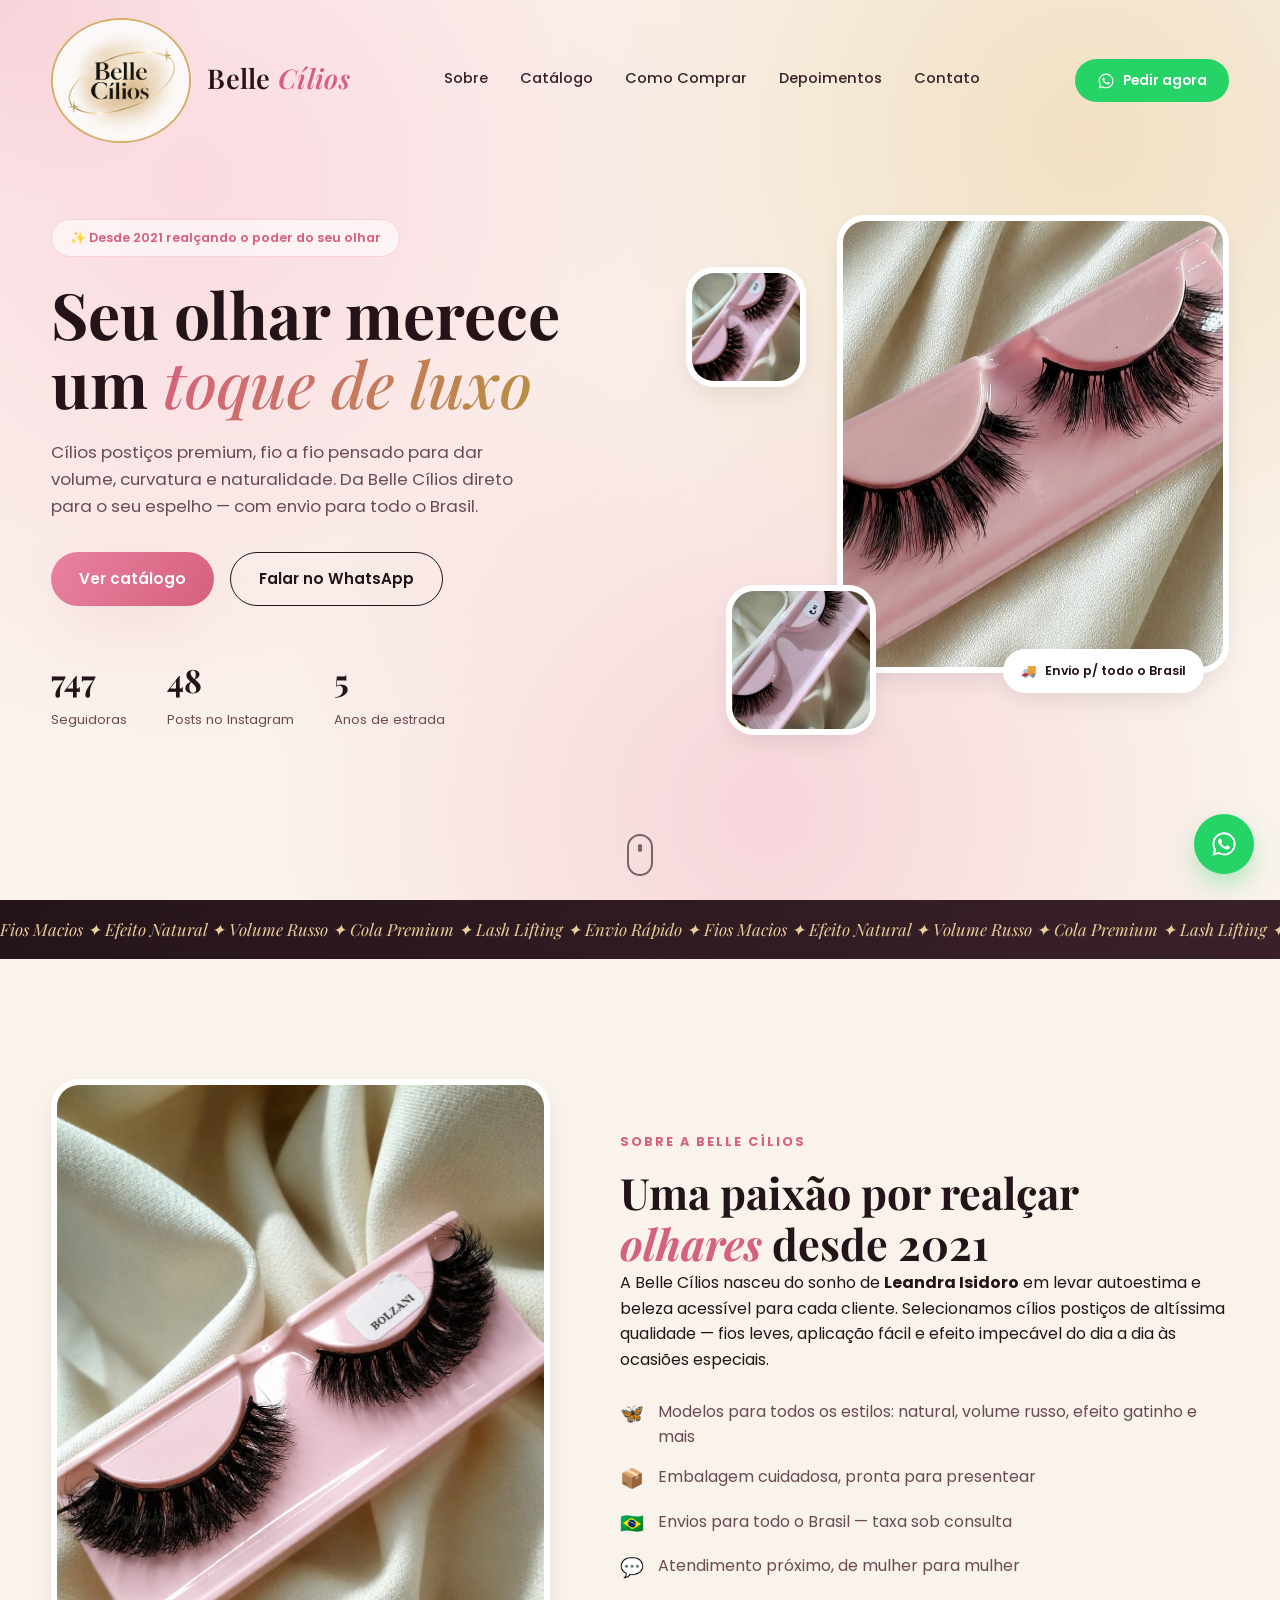
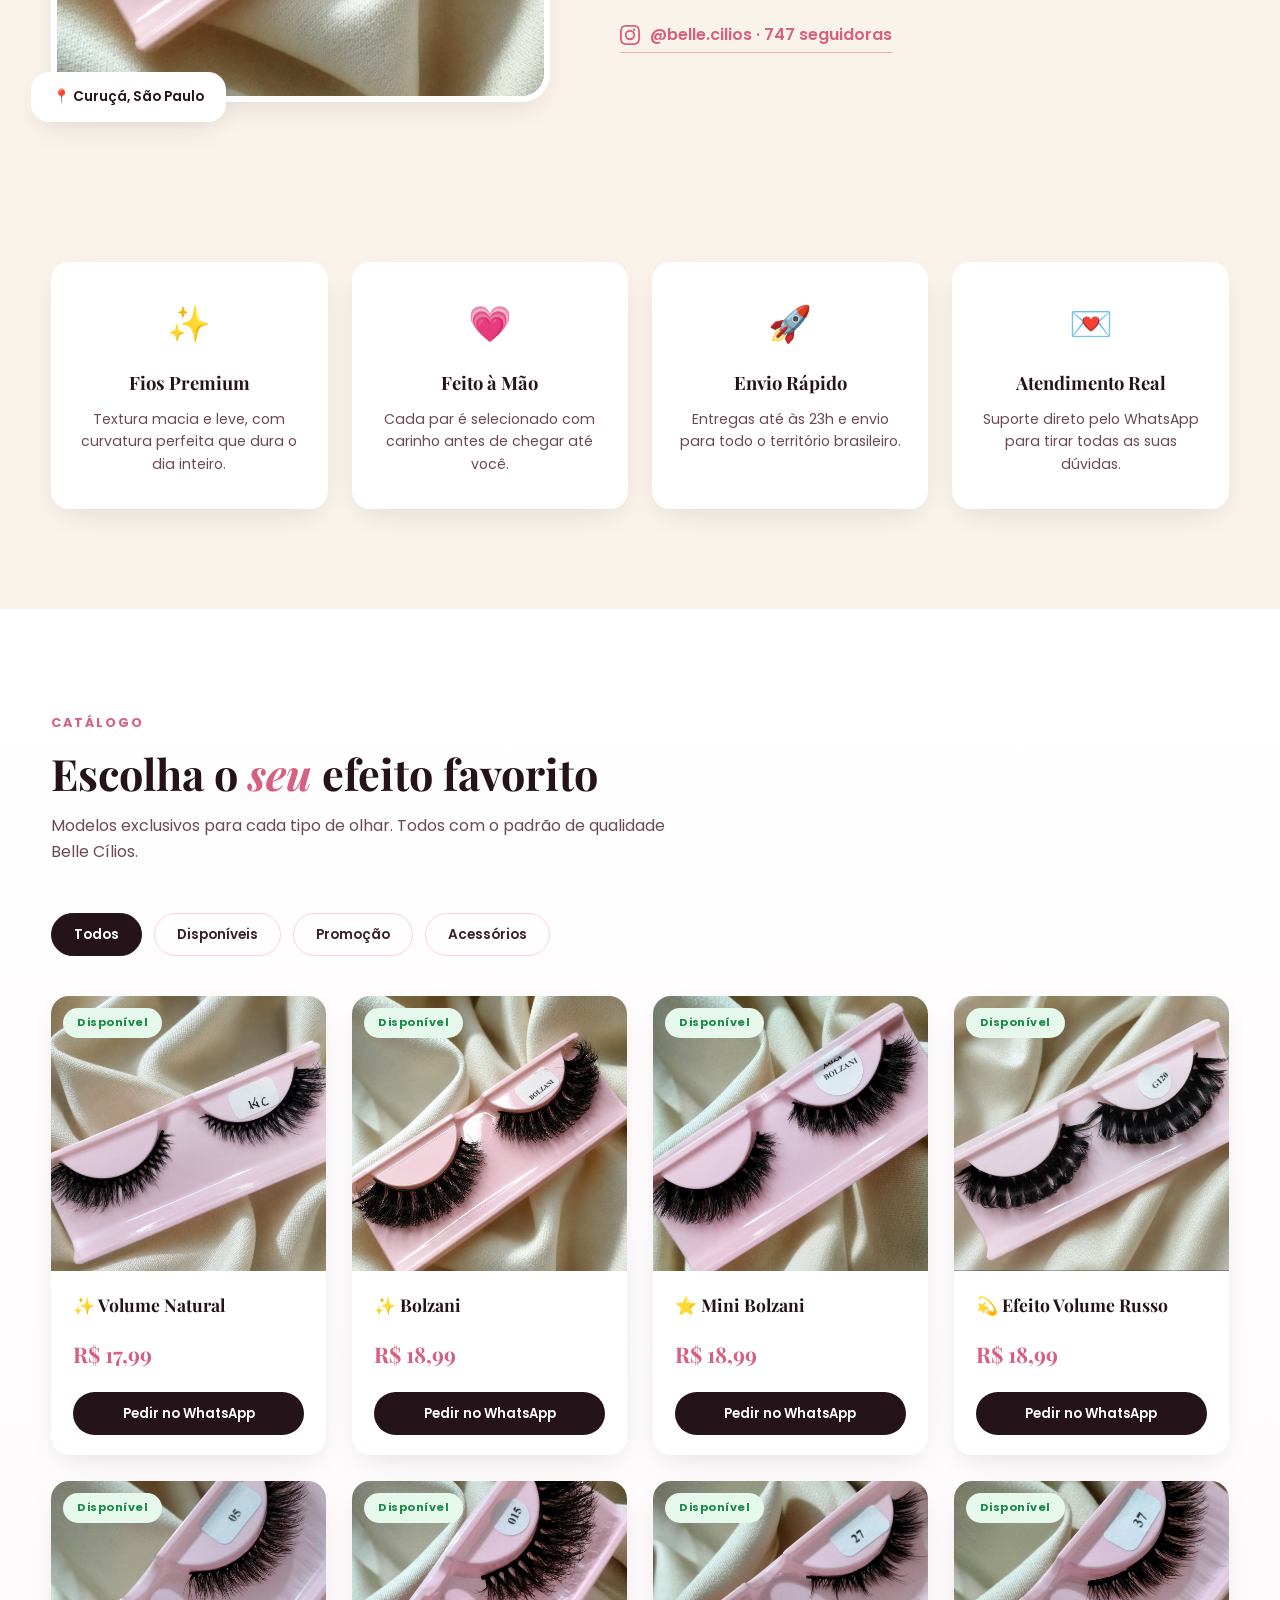
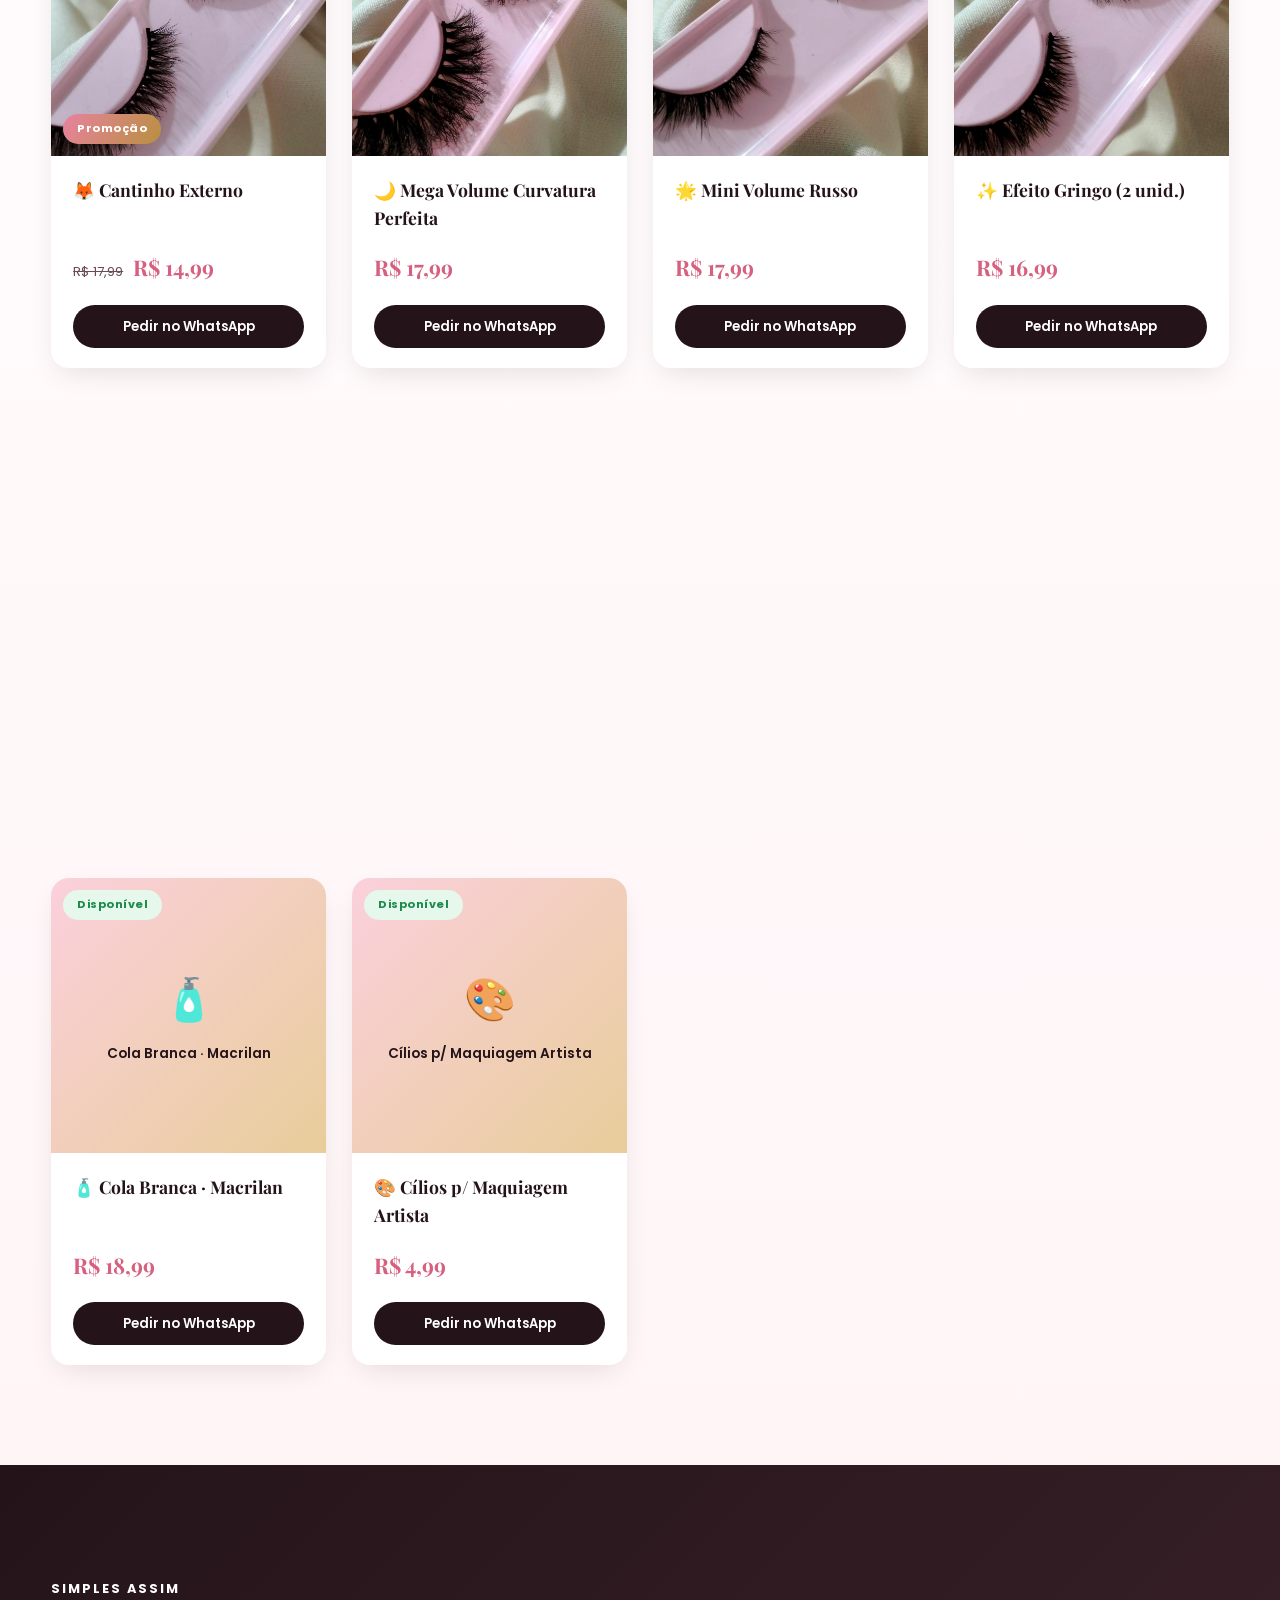
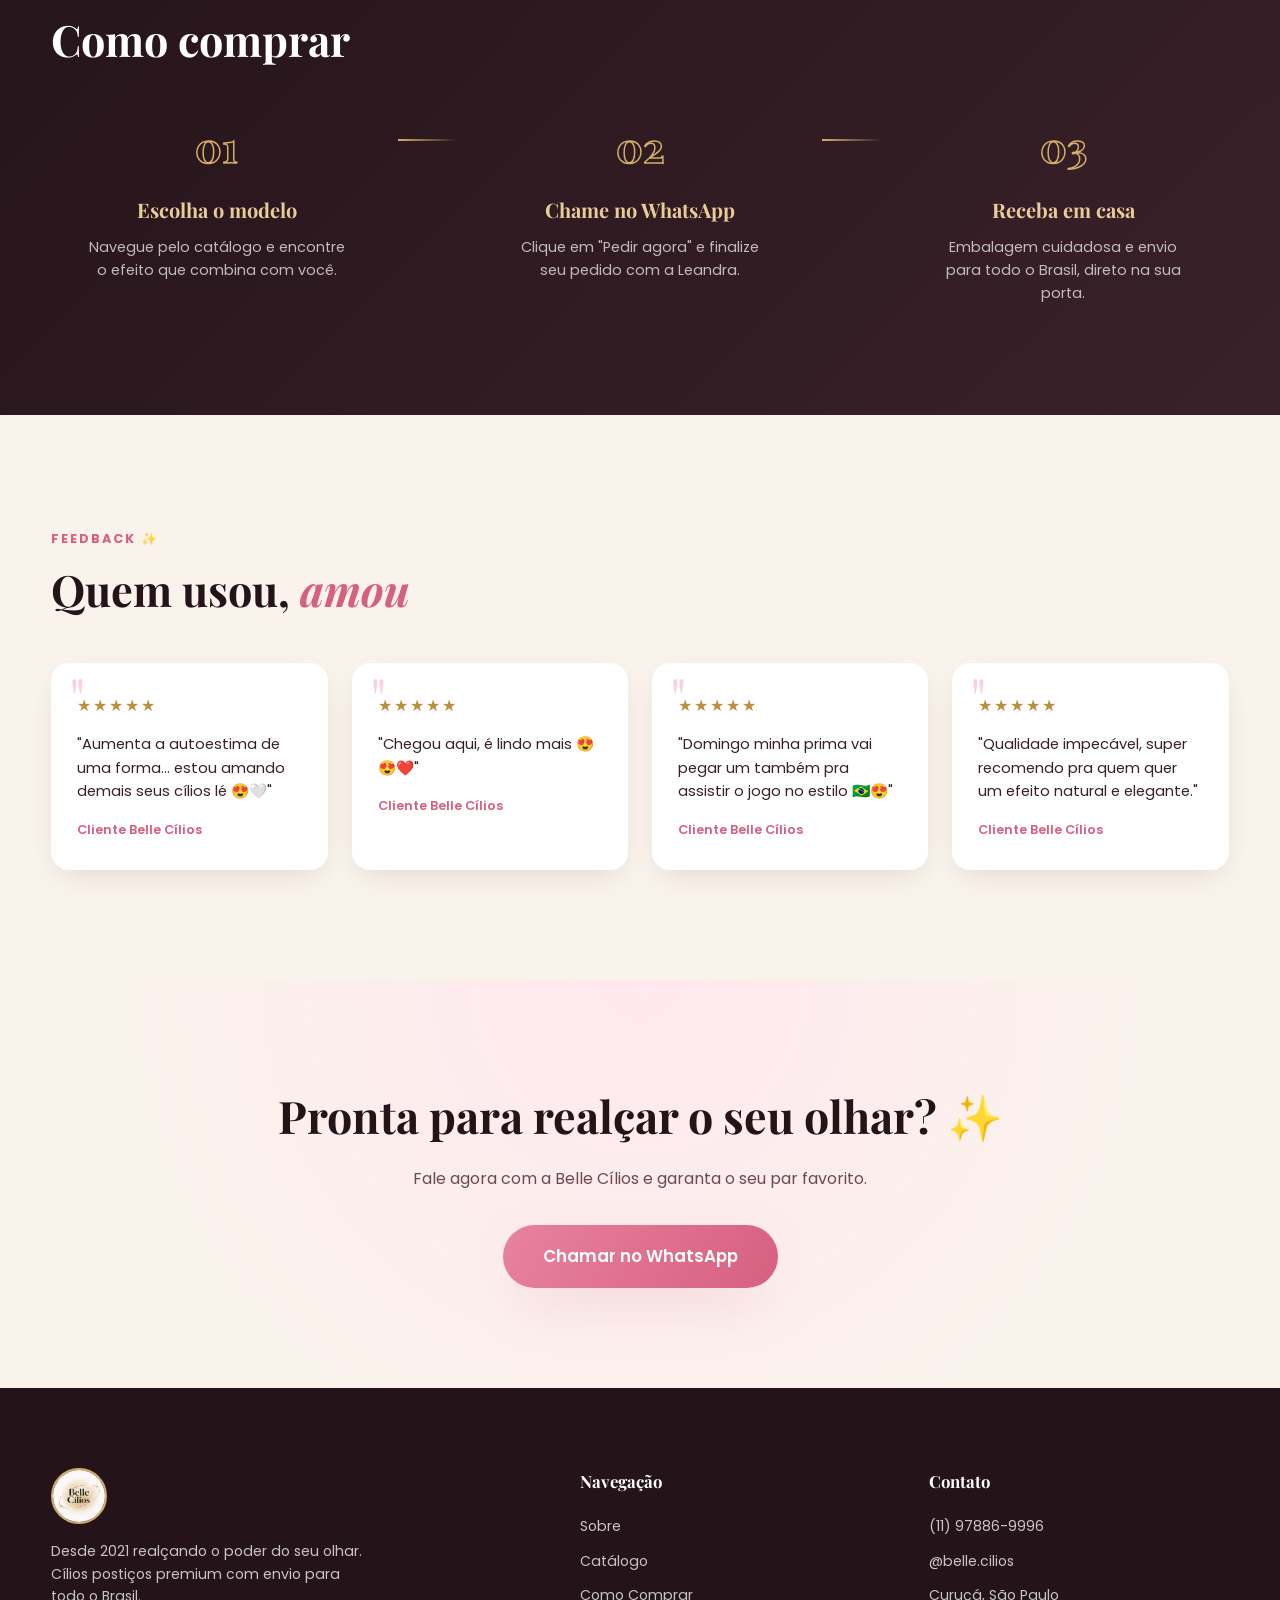
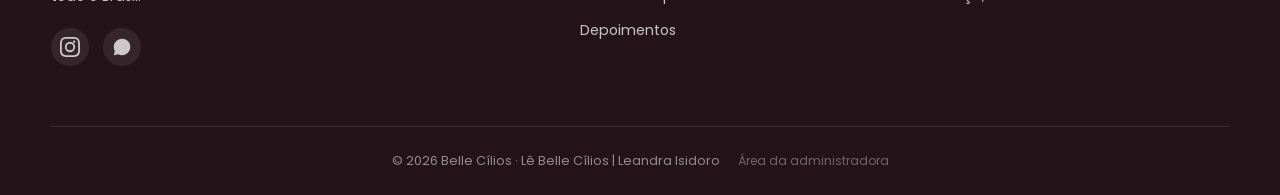
==== commit 5d2ca6f7: "armonia do site alterada" ====
--- a/index.html
+++ b/index.html
@@ -24,6 +24,7 @@
   <div class="container header-inner">
     <a href="#topo" class="brand">
       <img src="img/logo.jpeg" alt="Belle Cílios" class="brand-logo">
+      <span class="brand-name">Belle <em>Cílios</em></span>
     </a>
 
     <nav class="nav" id="nav">
--- a/css/style.css
+++ b/css/style.css
@@ -127,8 +127,23 @@
   box-shadow:0 8px 30px -15px rgba(36,20,25,.15);
 }
 .header-inner{display:flex;align-items:center;justify-content:space-between;gap:20px}
-.brand-logo{height:52px;width:52px;object-fit:cover;border-radius:50%;border:2px solid var(--gold-400);transition:transform .4s ease}
+.brand{display:flex;align-items:center;gap:16px}
+.brand-logo{height:125px;width:140px;object-fit:cover;border-radius:50%;border:2px solid var(--gold-400);transition:transform .4s ease}
 .brand:hover .brand-logo{transform:rotate(8deg) scale(1.05)}
+.brand-name{
+  font-family:var(--font-display);font-weight:600;font-size:1.7rem;
+  color:var(--ink-900);letter-spacing:.3px;white-space:nowrap;
+  position:relative;padding-bottom:4px;transition:color .35s ease;
+}
+.brand-name em{font-style:italic;color:var(--pink-500);transition:color .35s ease}
+.brand-name::after{
+  content:'';position:absolute;left:0;bottom:0;width:0;height:2px;
+  background:linear-gradient(90deg,var(--pink-400),var(--gold-400));
+  transition:width .45s cubic-bezier(.16,1,.3,1);
+}
+.brand:hover .brand-name{color:var(--pink-500)}
+.brand:hover .brand-name em{color:var(--gold-500)}
+.brand:hover .brand-name::after{width:100%}
 .nav{display:flex;gap:32px}
 .nav-link{
   font-size:.92rem;font-weight:500;color:var(--ink-800);
@@ -482,6 +497,12 @@
   .footer-inner{grid-template-columns:1fr;gap:36px}
   .steps{flex-direction:column;gap:40px}
   .sobre-tag{left:12px;bottom:-16px;font-size:.75rem;padding:10px 16px}
+  .brand-logo{height:64px;width:70px}
+  .brand-name{font-size:1.15rem}
+}
+
+@media (max-width:420px){
+  .brand-name{display:none}
 }
 
 .nav-toggle.open span:nth-child(1){transform:translateY(7px) rotate(45deg)}
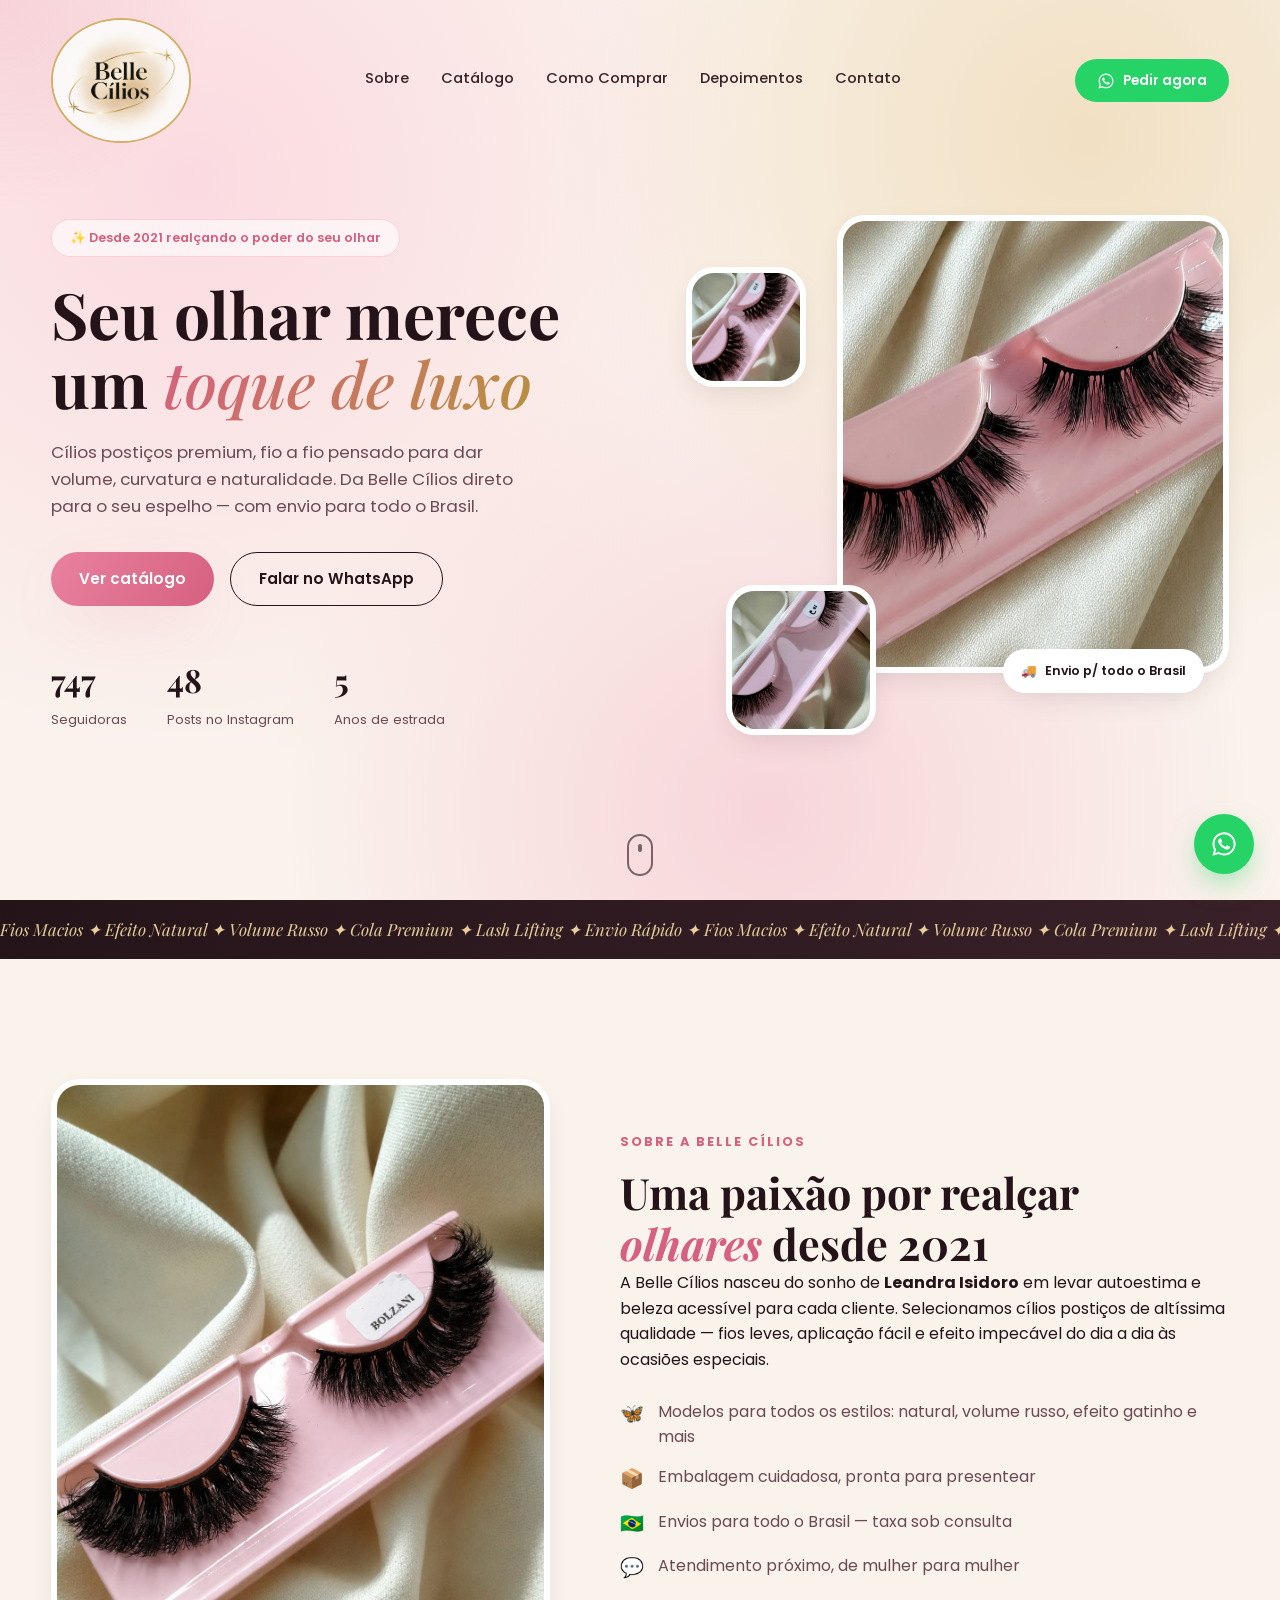
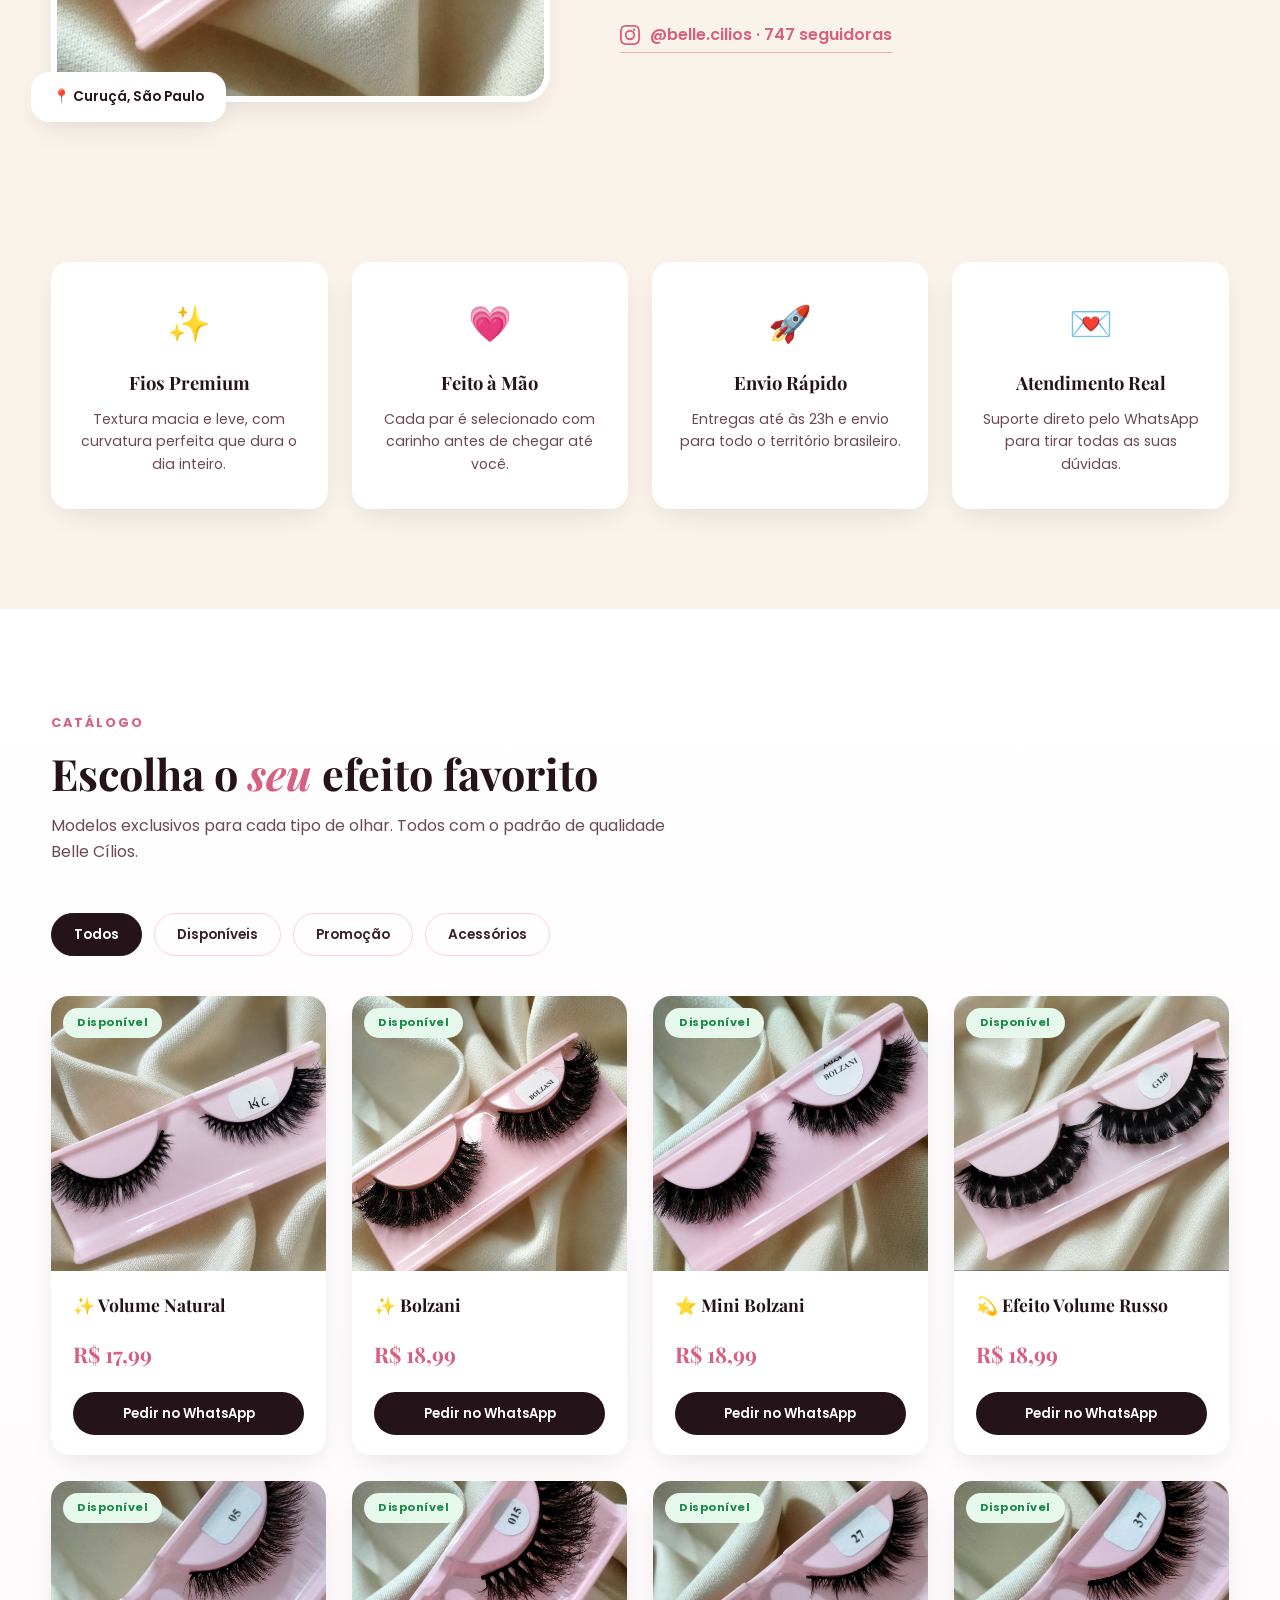
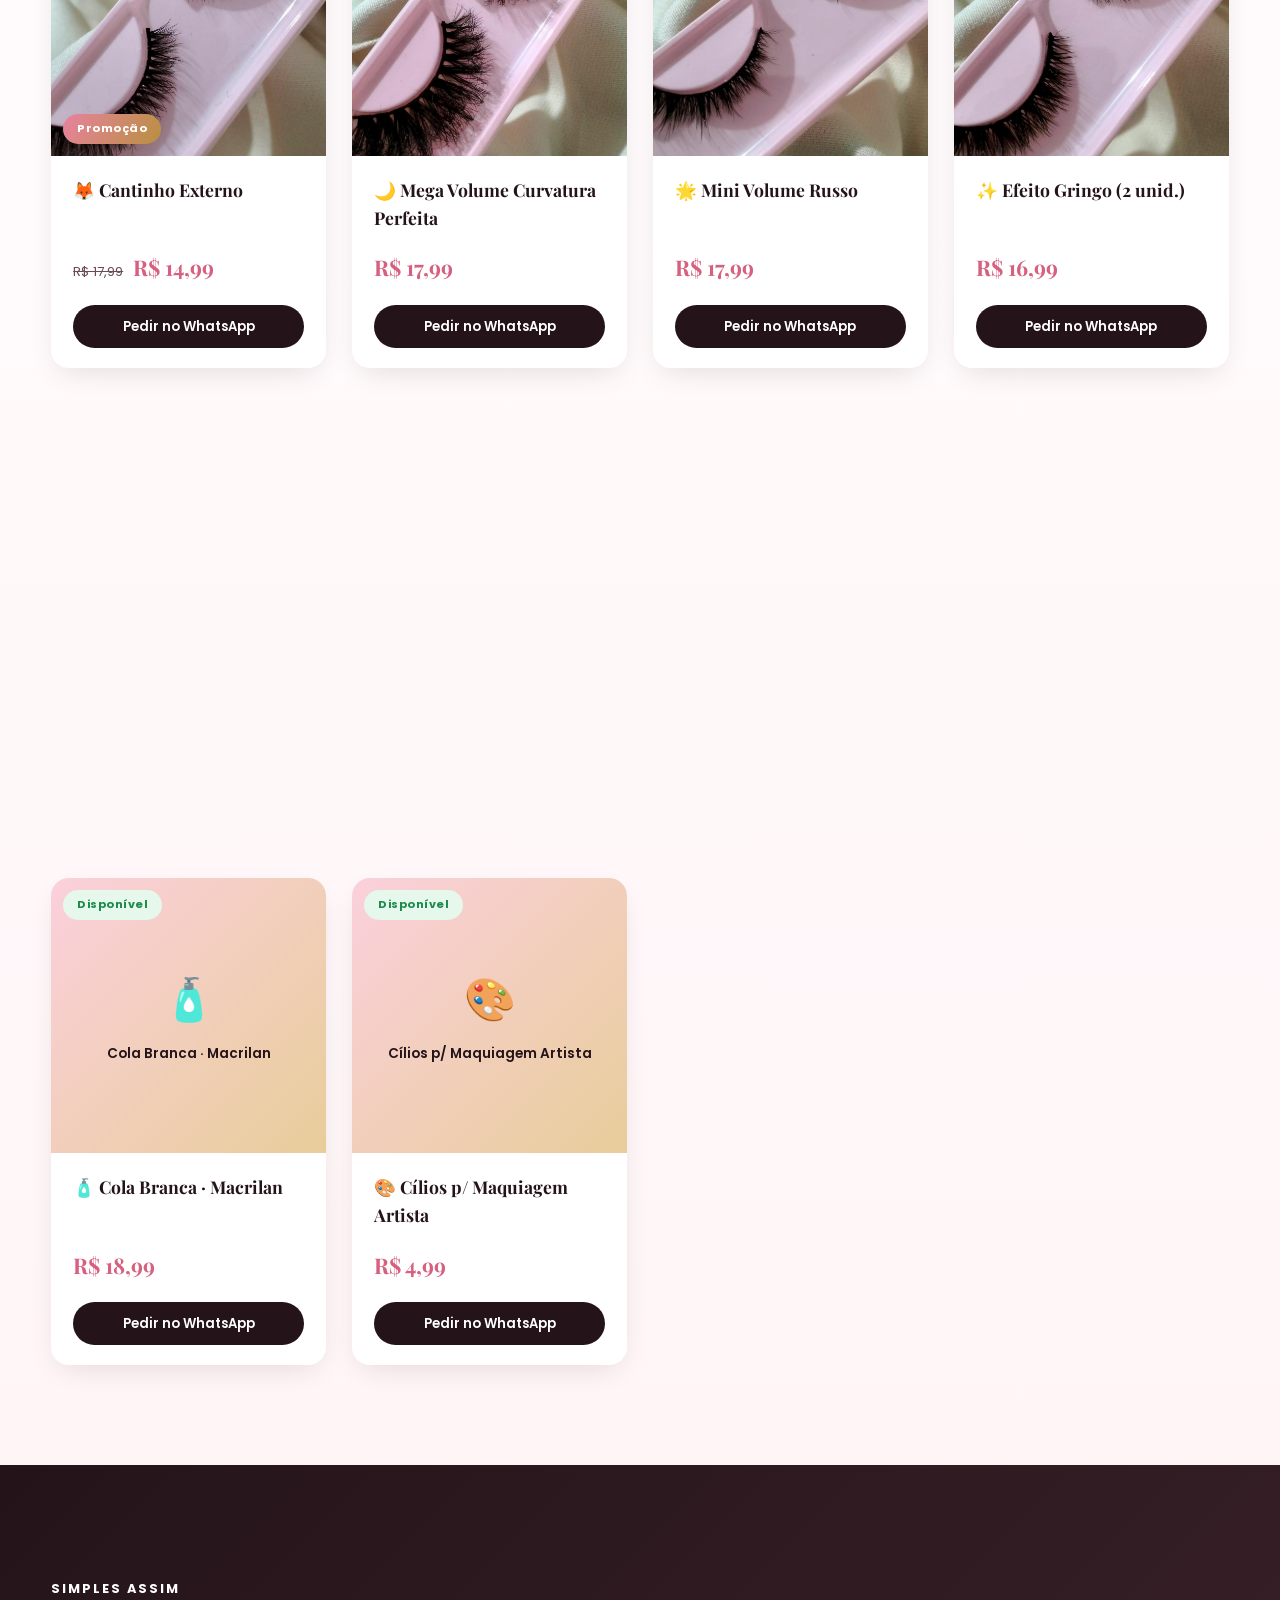
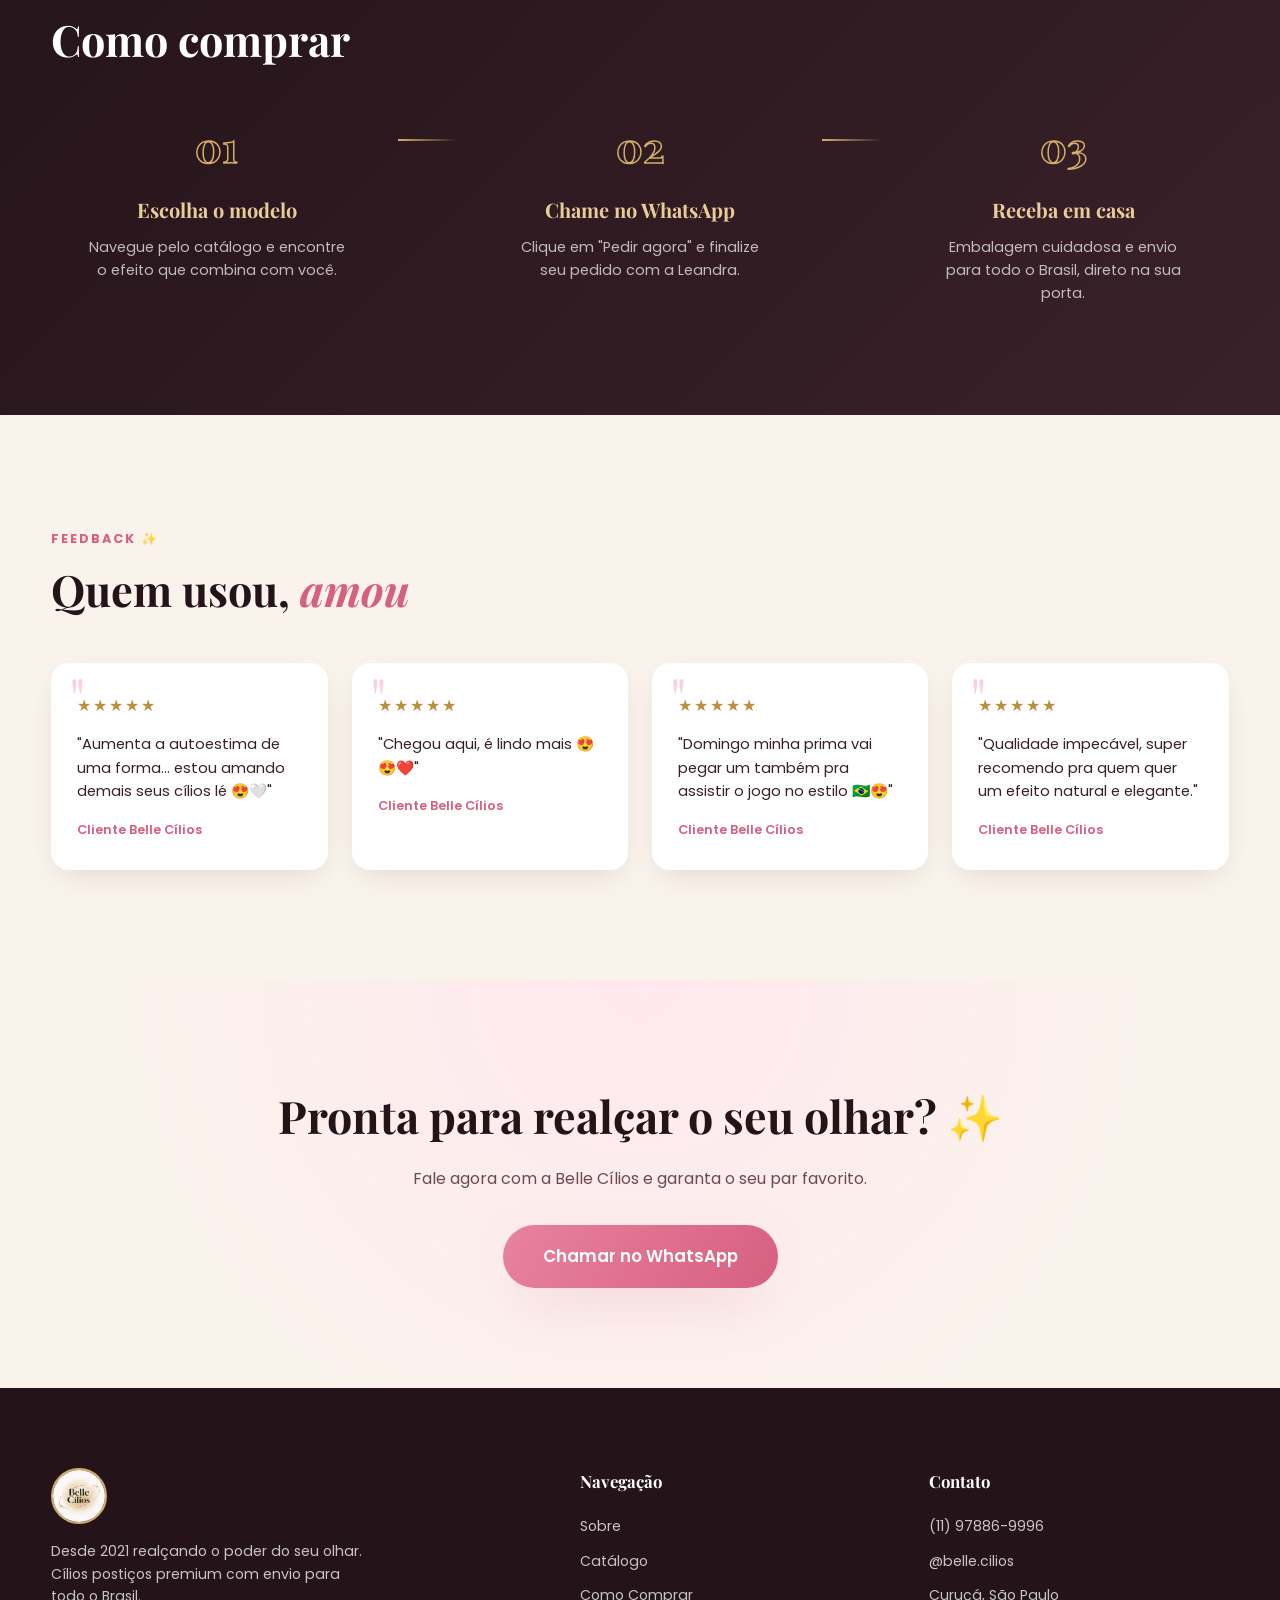
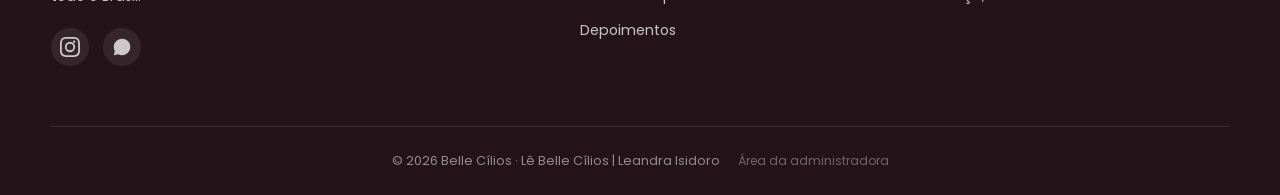
==== commit 80abc9a6: "fk" ====
--- a/index.html
+++ b/index.html
@@ -24,7 +24,6 @@
   <div class="container header-inner">
     <a href="#topo" class="brand">
       <img src="img/logo.jpeg" alt="Belle Cílios" class="brand-logo">
-      <span class="brand-name">Belle <em>Cílios</em></span>
     </a>
 
     <nav class="nav" id="nav">
--- a/css/style.css
+++ b/css/style.css
@@ -127,23 +127,8 @@
   box-shadow:0 8px 30px -15px rgba(36,20,25,.15);
 }
 .header-inner{display:flex;align-items:center;justify-content:space-between;gap:20px}
-.brand{display:flex;align-items:center;gap:16px}
 .brand-logo{height:125px;width:140px;object-fit:cover;border-radius:50%;border:2px solid var(--gold-400);transition:transform .4s ease}
 .brand:hover .brand-logo{transform:rotate(8deg) scale(1.05)}
-.brand-name{
-  font-family:var(--font-display);font-weight:600;font-size:1.7rem;
-  color:var(--ink-900);letter-spacing:.3px;white-space:nowrap;
-  position:relative;padding-bottom:4px;transition:color .35s ease;
-}
-.brand-name em{font-style:italic;color:var(--pink-500);transition:color .35s ease}
-.brand-name::after{
-  content:'';position:absolute;left:0;bottom:0;width:0;height:2px;
-  background:linear-gradient(90deg,var(--pink-400),var(--gold-400));
-  transition:width .45s cubic-bezier(.16,1,.3,1);
-}
-.brand:hover .brand-name{color:var(--pink-500)}
-.brand:hover .brand-name em{color:var(--gold-500)}
-.brand:hover .brand-name::after{width:100%}
 .nav{display:flex;gap:32px}
 .nav-link{
   font-size:.92rem;font-weight:500;color:var(--ink-800);
@@ -498,11 +483,6 @@
   .steps{flex-direction:column;gap:40px}
   .sobre-tag{left:12px;bottom:-16px;font-size:.75rem;padding:10px 16px}
   .brand-logo{height:64px;width:70px}
-  .brand-name{font-size:1.15rem}
-}
-
-@media (max-width:420px){
-  .brand-name{display:none}
 }
 
 .nav-toggle.open span:nth-child(1){transform:translateY(7px) rotate(45deg)}
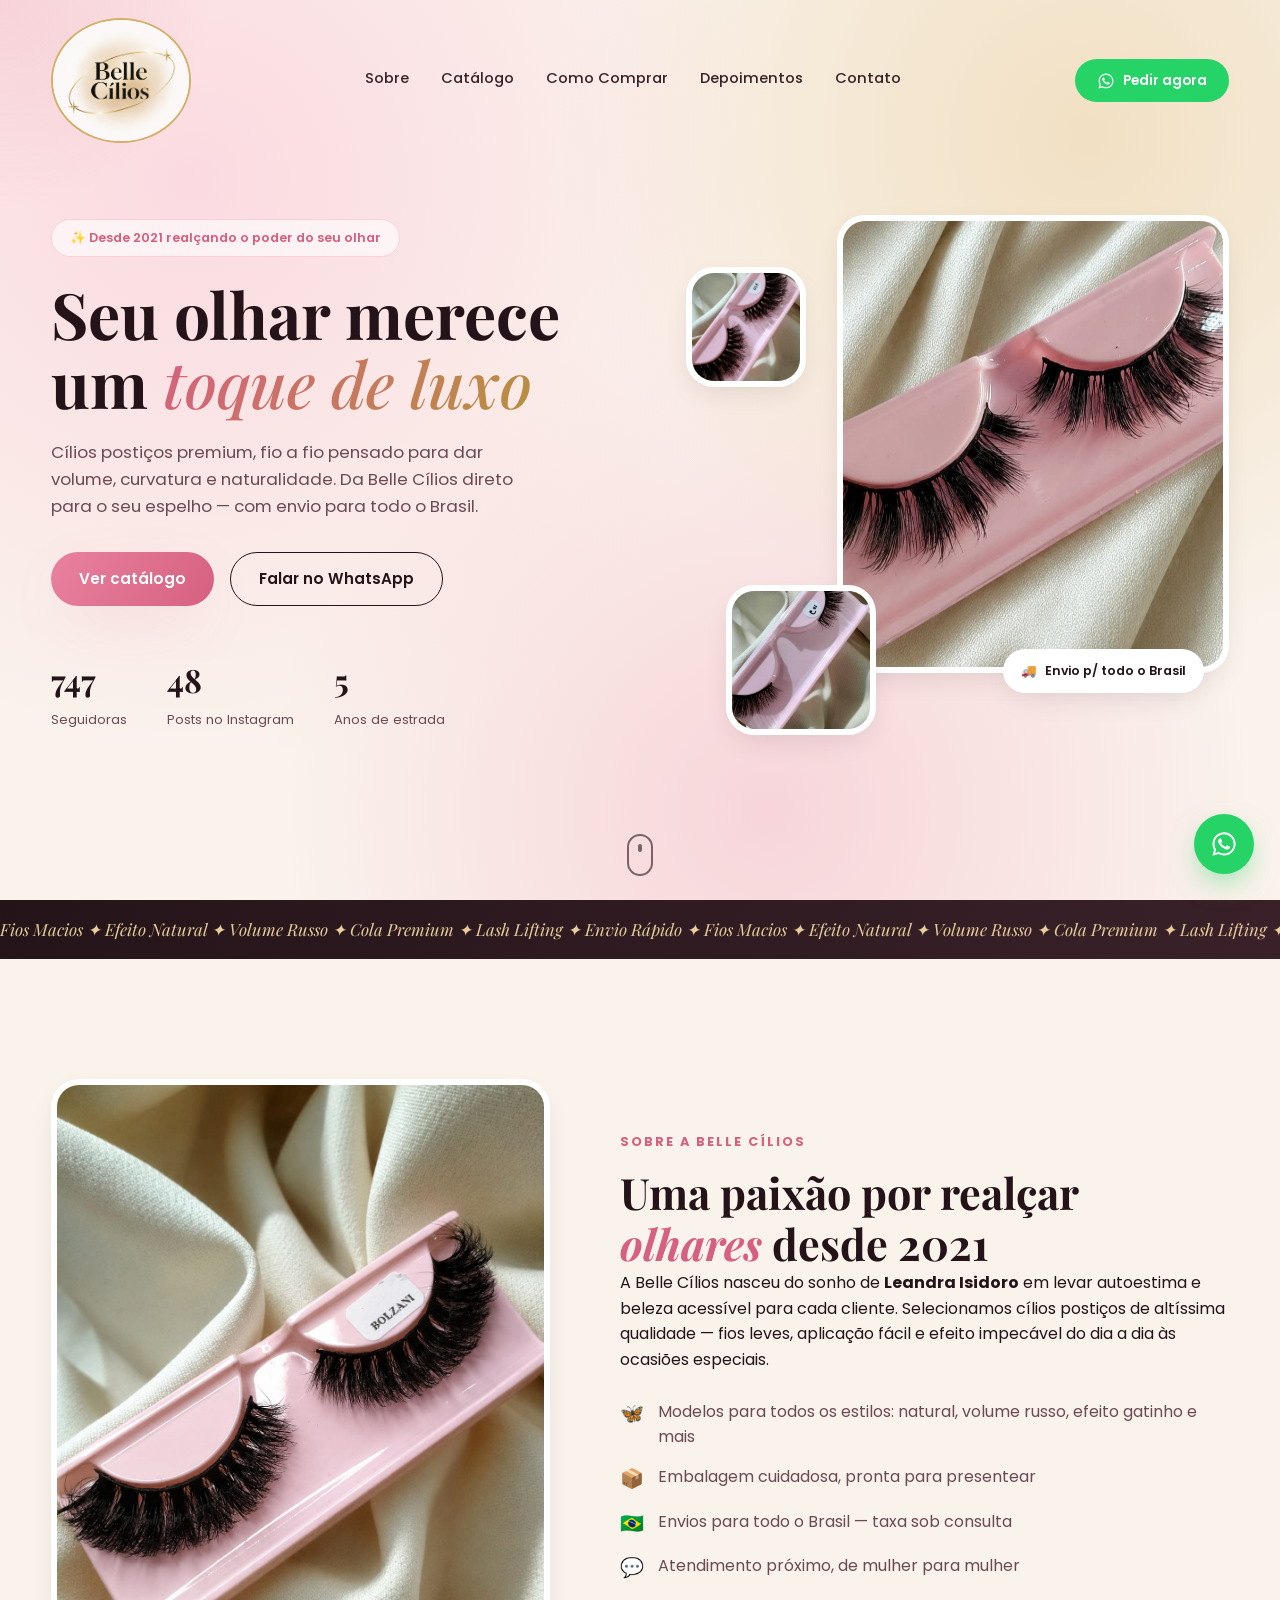
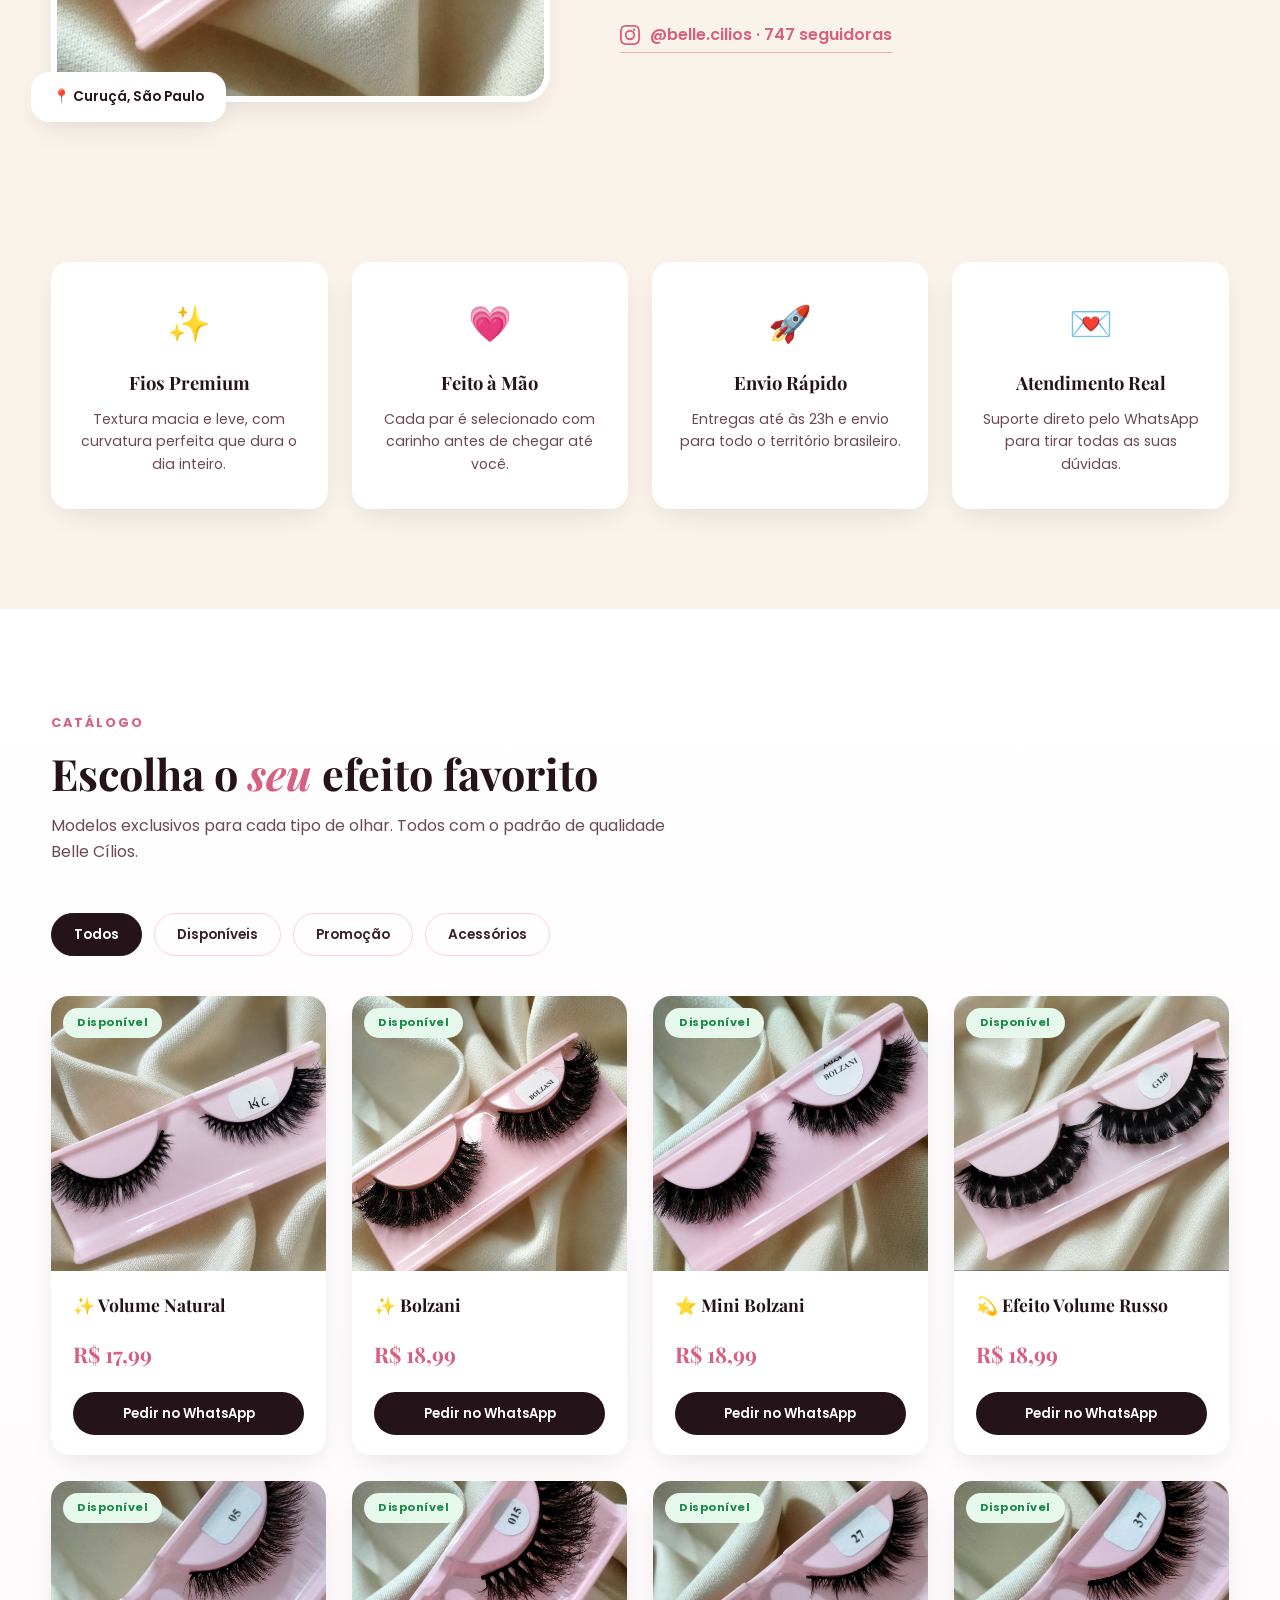
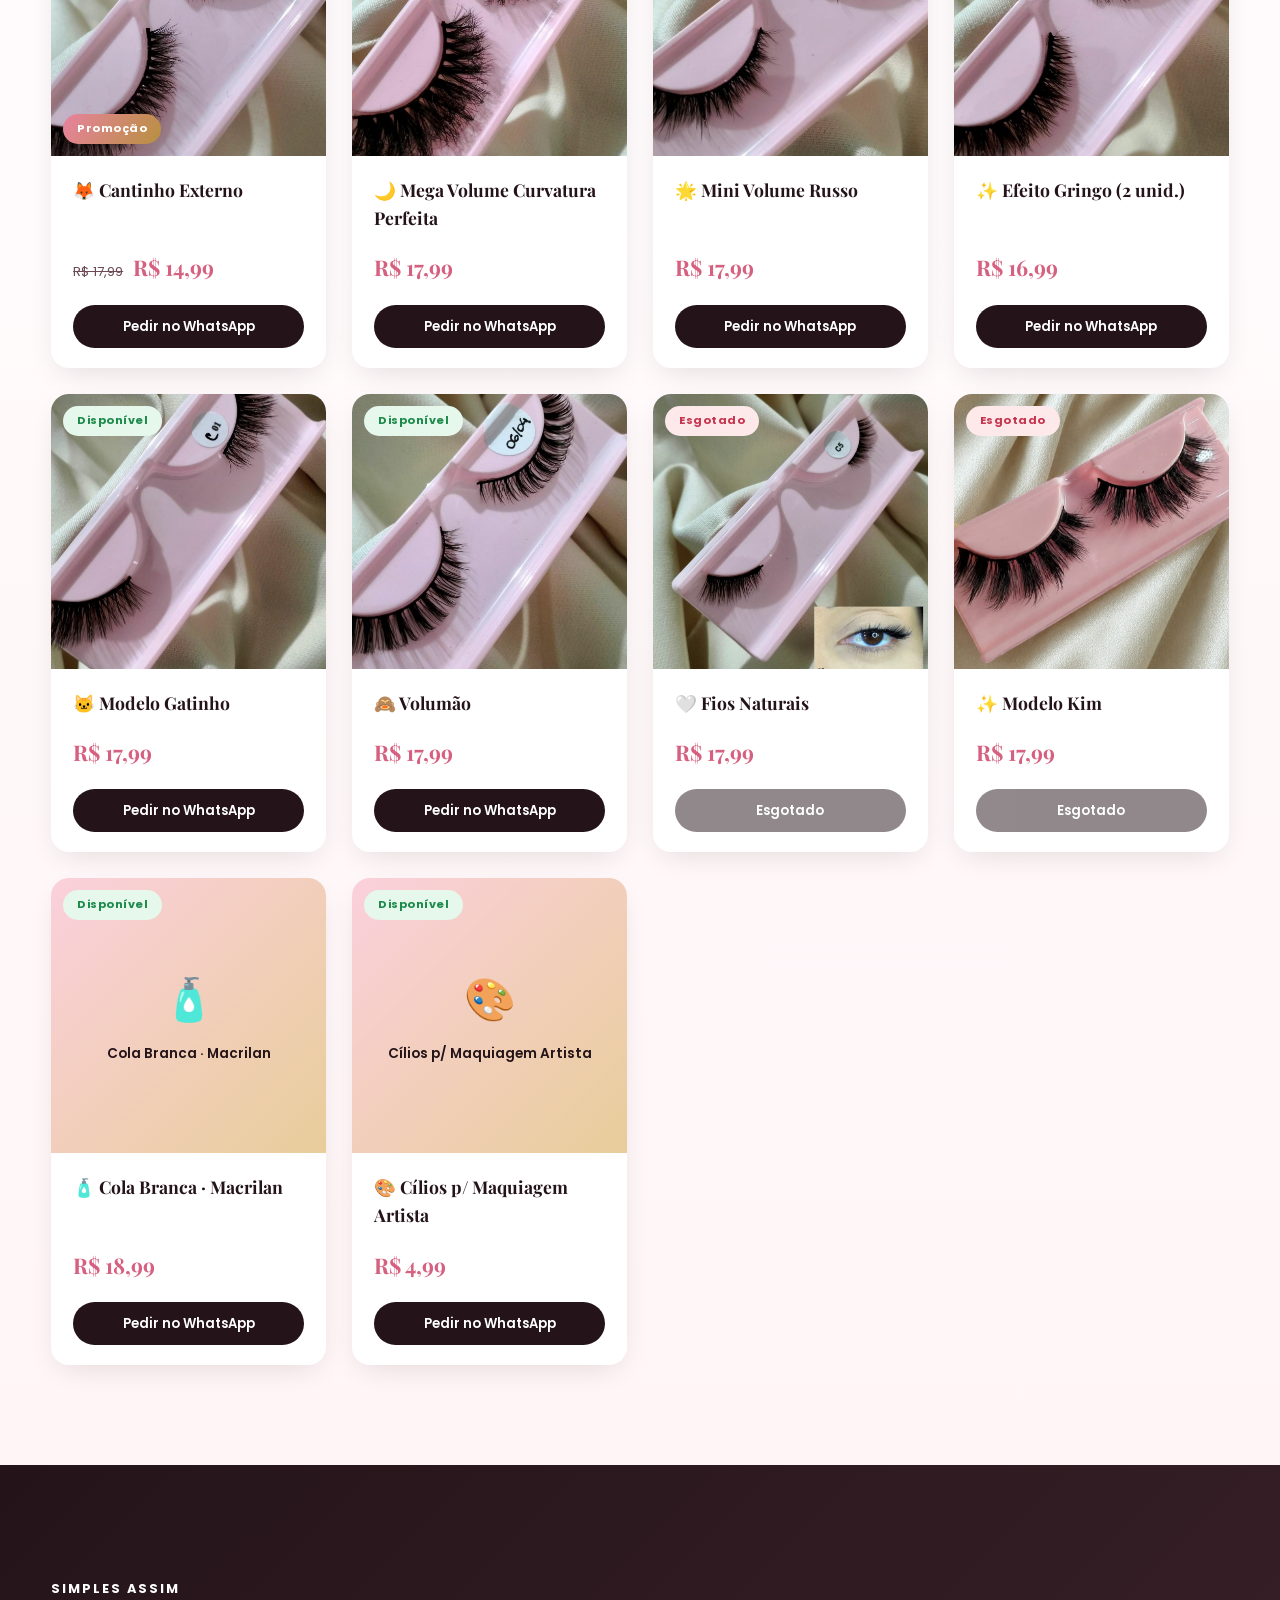
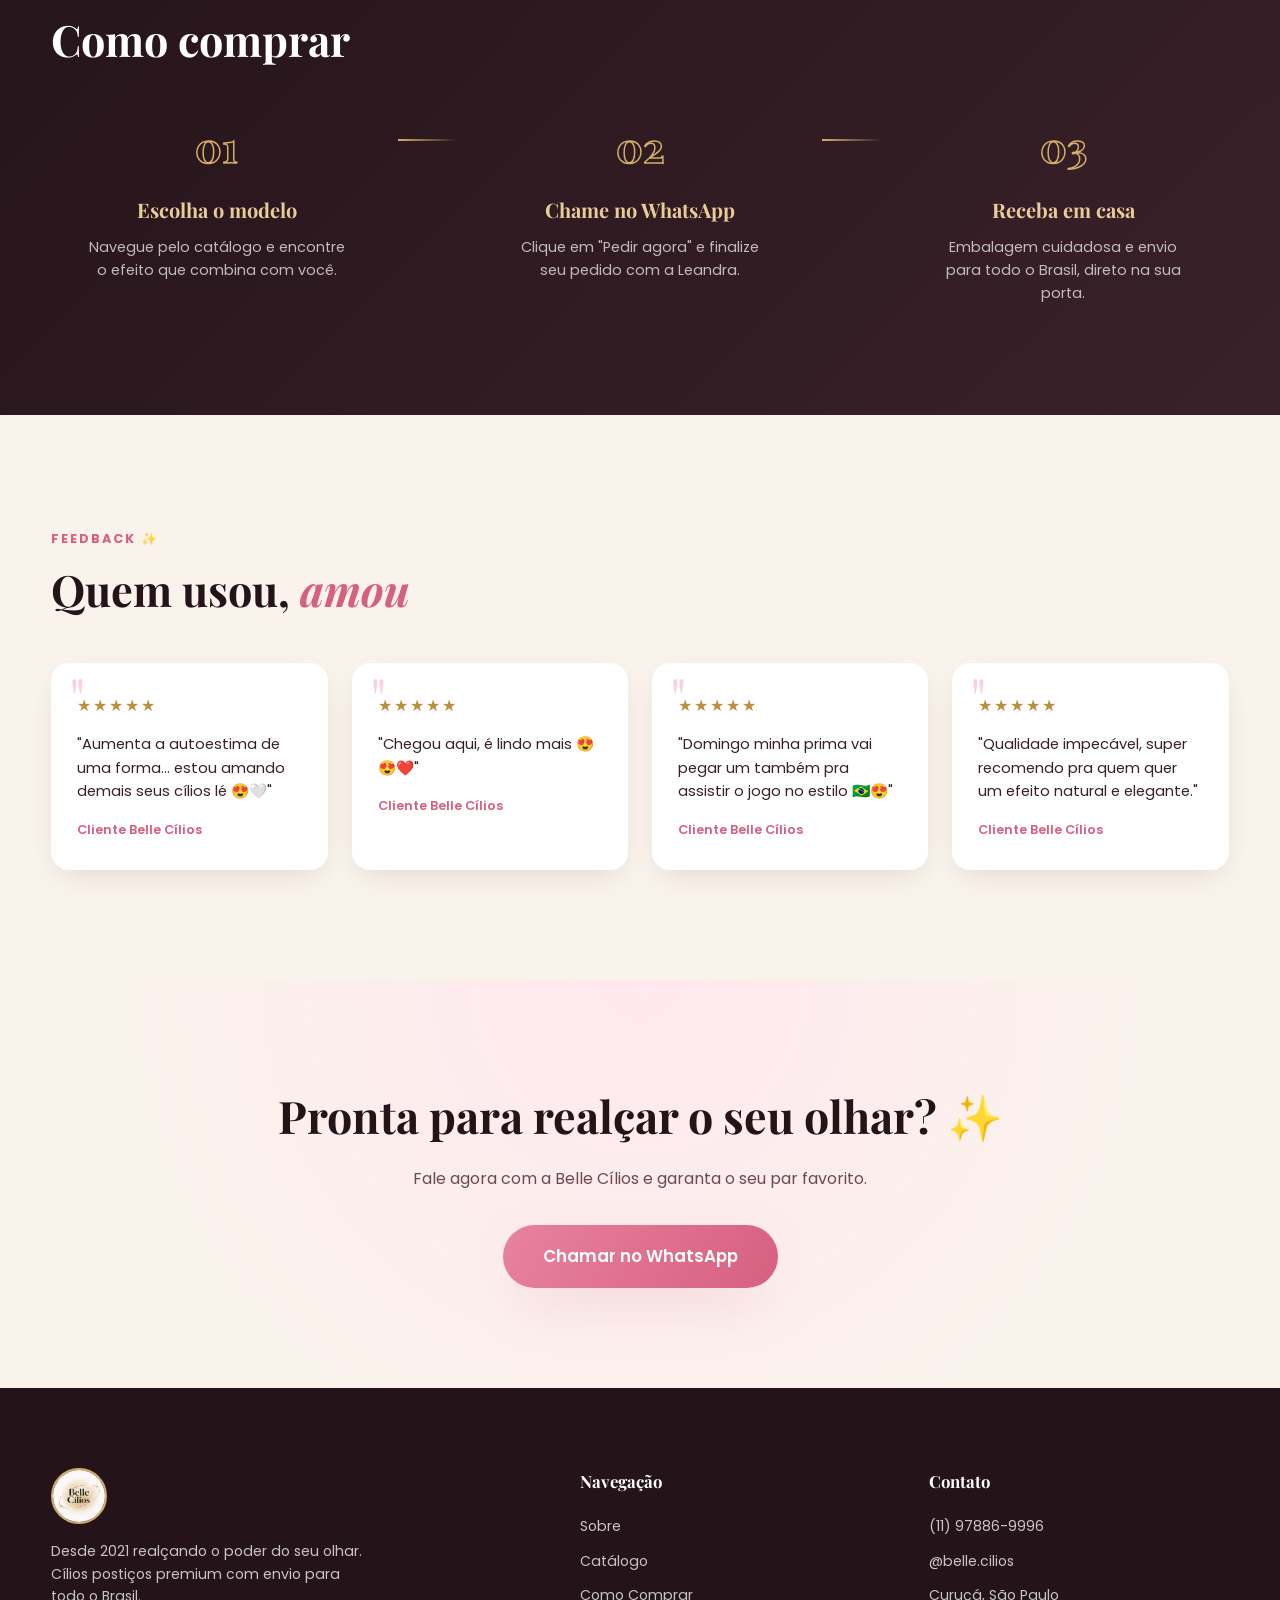
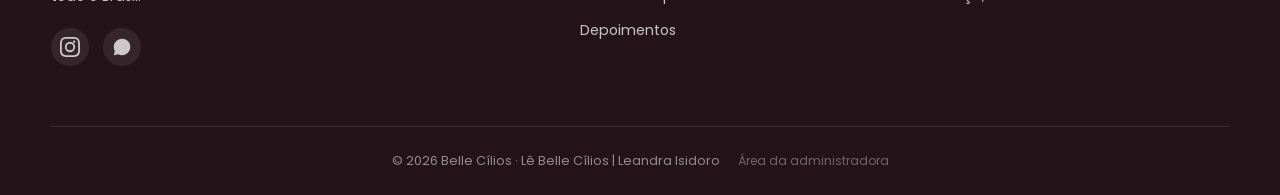
==== commit afe172bc: "atualizando leads" ====
--- a/index.html
+++ b/index.html
@@ -34,7 +34,7 @@
       <a href="#contato" class="nav-link">Contato</a>
     </nav>
 
-    <a href="https://wa.me/5511978869996?text=Oi%2C%20Belle%20C%C3%ADlios!%20Vim%20pelo%20site%20e%20quero%20saber%20mais%20sobre%20os%20c%C3%ADlios%20%E2%9C%A8" target="_blank" rel="noopener" class="btn btn-whatsapp header-cta">
+    <a href="https://wa.me/5511978869996?text=Oi%2C%20Belle%20C%C3%ADlios!%20Vim%20pelo%20site%20e%20quero%20saber%20mais%20sobre%20os%20c%C3%ADlios" target="_blank" rel="noopener" class="btn btn-whatsapp header-cta">
       <svg viewBox="0 0 24 24" width="18" height="18" fill="currentColor"><path d="M12.04 2C6.58 2 2.13 6.45 2.13 11.91c0 1.75.46 3.45 1.32 4.95L2.05 22l5.25-1.38a9.9 9.9 0 0 0 4.74 1.21h.01c5.46 0 9.9-4.45 9.9-9.92 0-2.65-1.03-5.14-2.9-7.01A9.82 9.82 0 0 0 12.04 2m0 1.67a8.2 8.2 0 0 1 5.83 2.42 8.19 8.19 0 0 1 2.42 5.83c0 4.55-3.7 8.25-8.26 8.25a8.2 8.2 0 0 1-4.19-1.15l-.3-.18-3.12.82.83-3.04-.19-.31a8.18 8.18 0 0 1-1.25-4.37c0-4.56 3.7-8.27 8.23-8.27M8.53 7.33c-.16 0-.43.06-.66.31-.22.25-.87.85-.87 2.07 0 1.22.89 2.4 1.01 2.56.12.17 1.75 2.67 4.26 3.73.59.27 1.06.42 1.42.54.6.19 1.14.16 1.57.1.48-.07 1.46-.6 1.67-1.18.21-.58.21-1.07.14-1.18-.06-.1-.23-.16-.48-.28-.25-.13-1.47-.72-1.7-.81-.23-.08-.39-.12-.56.13-.16.25-.64.81-.78.97-.15.17-.29.19-.54.06-.25-.12-1.05-.38-2-1.23-.74-.66-1.24-1.47-1.39-1.72-.14-.25-.02-.38.11-.51.11-.11.25-.29.37-.43.12-.15.16-.25.24-.41.08-.17.04-.31-.02-.44-.06-.12-.56-1.36-.78-1.86-.2-.48-.4-.42-.56-.42h-.42Z"/></svg>
       Pedir agora
     </a>
@@ -235,7 +235,7 @@
   <div class="container cta-inner" data-reveal>
     <h2>Pronta para realçar o seu olhar? <span>✨</span></h2>
     <p>Fale agora com a Belle Cílios e garanta o seu par favorito.</p>
-    <a href="https://wa.me/5511978869996?text=Oi%2C%20Belle%20C%C3%ADlios!%20Quero%20fazer%20um%20pedido%20%E2%9C%A8" target="_blank" rel="noopener" class="btn btn-primary btn-lg">Chamar no WhatsApp</a>
+    <a href="https://wa.me/5511978869996?text=Oi%2C%20Belle%20C%C3%ADlios!%20Quero%20fazer%20um%20pedido" target="_blank" rel="noopener" class="btn btn-primary btn-lg">Chamar no WhatsApp</a>
   </div>
 </section>
 
@@ -282,7 +282,7 @@
   <img src="" alt="" id="lightboxImg">
 </div>
 
-<a href="https://wa.me/5511978869996?text=Oi%2C%20Belle%20C%C3%ADlios!%20Vim%20pelo%20site%20%E2%9C%A8" target="_blank" rel="noopener" class="whatsapp-float" aria-label="Falar no WhatsApp">
+<a href="https://wa.me/5511978869996?text=Oi%2C%20Belle%20C%C3%ADlios!%20Vim%20pelo%20site" target="_blank" rel="noopener" class="whatsapp-float" aria-label="Falar no WhatsApp">
   <svg viewBox="0 0 24 24" width="28" height="28" fill="currentColor"><path d="M12.04 2C6.58 2 2.13 6.45 2.13 11.91c0 1.75.46 3.45 1.32 4.95L2.05 22l5.25-1.38a9.9 9.9 0 0 0 4.74 1.21h.01c5.46 0 9.9-4.45 9.9-9.92 0-2.65-1.03-5.14-2.9-7.01A9.82 9.82 0 0 0 12.04 2m0 1.67a8.2 8.2 0 0 1 5.83 2.42 8.19 8.19 0 0 1 2.42 5.83c0 4.55-3.7 8.25-8.26 8.25a8.2 8.2 0 0 1-4.19-1.15l-.3-.18-3.12.82.83-3.04-.19-.31a8.18 8.18 0 0 1-1.25-4.37c0-4.56 3.7-8.27 8.23-8.27M8.53 7.33c-.16 0-.43.06-.66.31-.22.25-.87.85-.87 2.07 0 1.22.89 2.4 1.01 2.56.12.17 1.75 2.67 4.26 3.73.59.27 1.06.42 1.42.54.6.19 1.14.16 1.57.1.48-.07 1.46-.6 1.67-1.18.21-.58.21-1.07.14-1.18-.06-.1-.23-.16-.48-.28-.25-.13-1.47-.72-1.7-.81-.23-.08-.39-.12-.56.13-.16.25-.64.81-.78.97-.15.17-.29.19-.54.06-.25-.12-1.05-.38-2-1.23-.74-.66-1.24-1.47-1.39-1.72-.14-.25-.02-.38.11-.51.11-.11.25-.29.37-.43.12-.15.16-.25.24-.41.08-.17.04-.31-.02-.44-.06-.12-.56-1.36-.78-1.86-.2-.48-.4-.42-.56-.42h-.42Z"/></svg>
 </a>
 
--- a/css/style.css
+++ b/css/style.css
@@ -482,7 +482,67 @@
   .footer-inner{grid-template-columns:1fr;gap:36px}
   .steps{flex-direction:column;gap:40px}
   .sobre-tag{left:12px;bottom:-16px;font-size:.75rem;padding:10px 16px}
-  .brand-logo{height:64px;width:70px}
+
+  /* header/logo menores para não brigar com o menu */
+  .header{padding:12px 0}
+  .header.scrolled{padding:8px 0}
+  .brand-logo{height:48px;width:52px}
+
+  /* hero mais compacto */
+  .hero{padding-top:90px;padding-bottom:40px;min-height:auto}
+  .hero-title{font-size:clamp(1.9rem,8vw,2.4rem);margin-bottom:16px}
+  .hero-desc{font-size:.95rem;margin-bottom:24px}
+  .eyebrow{font-size:.72rem;padding:6px 14px;margin-bottom:16px}
+  .hero-actions{margin-bottom:32px;gap:12px}
+  .hero-stats{gap:24px}
+  .stat strong{font-size:1.5rem}
+  .stat span{font-size:.72rem}
+  .hero-visual{height:280px}
+  .hero-card{border-width:4px}
+  .hero-card-float{width:96px;height:96px}
+  .hero-card-2{width:80px;height:80px}
+  .badge-float{padding:8px 14px;font-size:.68rem;bottom:4%;right:2%}
+
+  .btn{padding:12px 22px;font-size:.85rem}
+  .btn-lg{padding:13px 26px;font-size:.9rem}
+
+  /* seções com respiro menor */
+  .sobre{padding:70px 0}
+  .diferenciais{padding:20px 0 60px}
+  .catalogo{padding:60px 0}
+  .como-funciona{padding:70px 0}
+  .depoimentos{padding:70px 0}
+  .cta-final{padding:60px 0}
+  .footer{padding:56px 0 0}
+
+  .section-title{font-size:clamp(1.5rem,6vw,2rem)}
+  .section-head{margin-bottom:32px}
+
+  .diff-card{padding:24px 18px}
+  .diff-icon{font-size:1.8rem;margin-bottom:10px}
+  .diff-card h3{font-size:1.05rem}
+
+  .step-num{font-size:2rem;margin-bottom:8px}
+  .step h3{font-size:1.1rem}
+
+  .testimonial-card{padding:22px 18px}
+  .testimonial-card::before{font-size:2.6rem}
+
+  /* catálogo em 2 colunas, imagens menores */
+  .product-grid{grid-template-columns:repeat(2,1fr);gap:14px}
+  .product-info{padding:12px 14px;gap:5px}
+  .product-info h4{font-size:.88rem}
+  .price-new{font-size:1.05rem}
+  .price-old{font-size:.7rem}
+  .product-buy{padding:9px;font-size:.72rem;margin-top:8px}
+  .product-badge{font-size:.62rem;padding:5px 10px}
+
+  .footer-logo{height:46px;width:46px}
+  .whatsapp-float{width:50px;height:50px;bottom:18px;right:18px}
+}
+
+@media (max-width:420px){
+  .product-grid{grid-template-columns:1fr;gap:18px}
 }
 
 .nav-toggle.open span:nth-child(1){transform:translateY(7px) rotate(45deg)}
